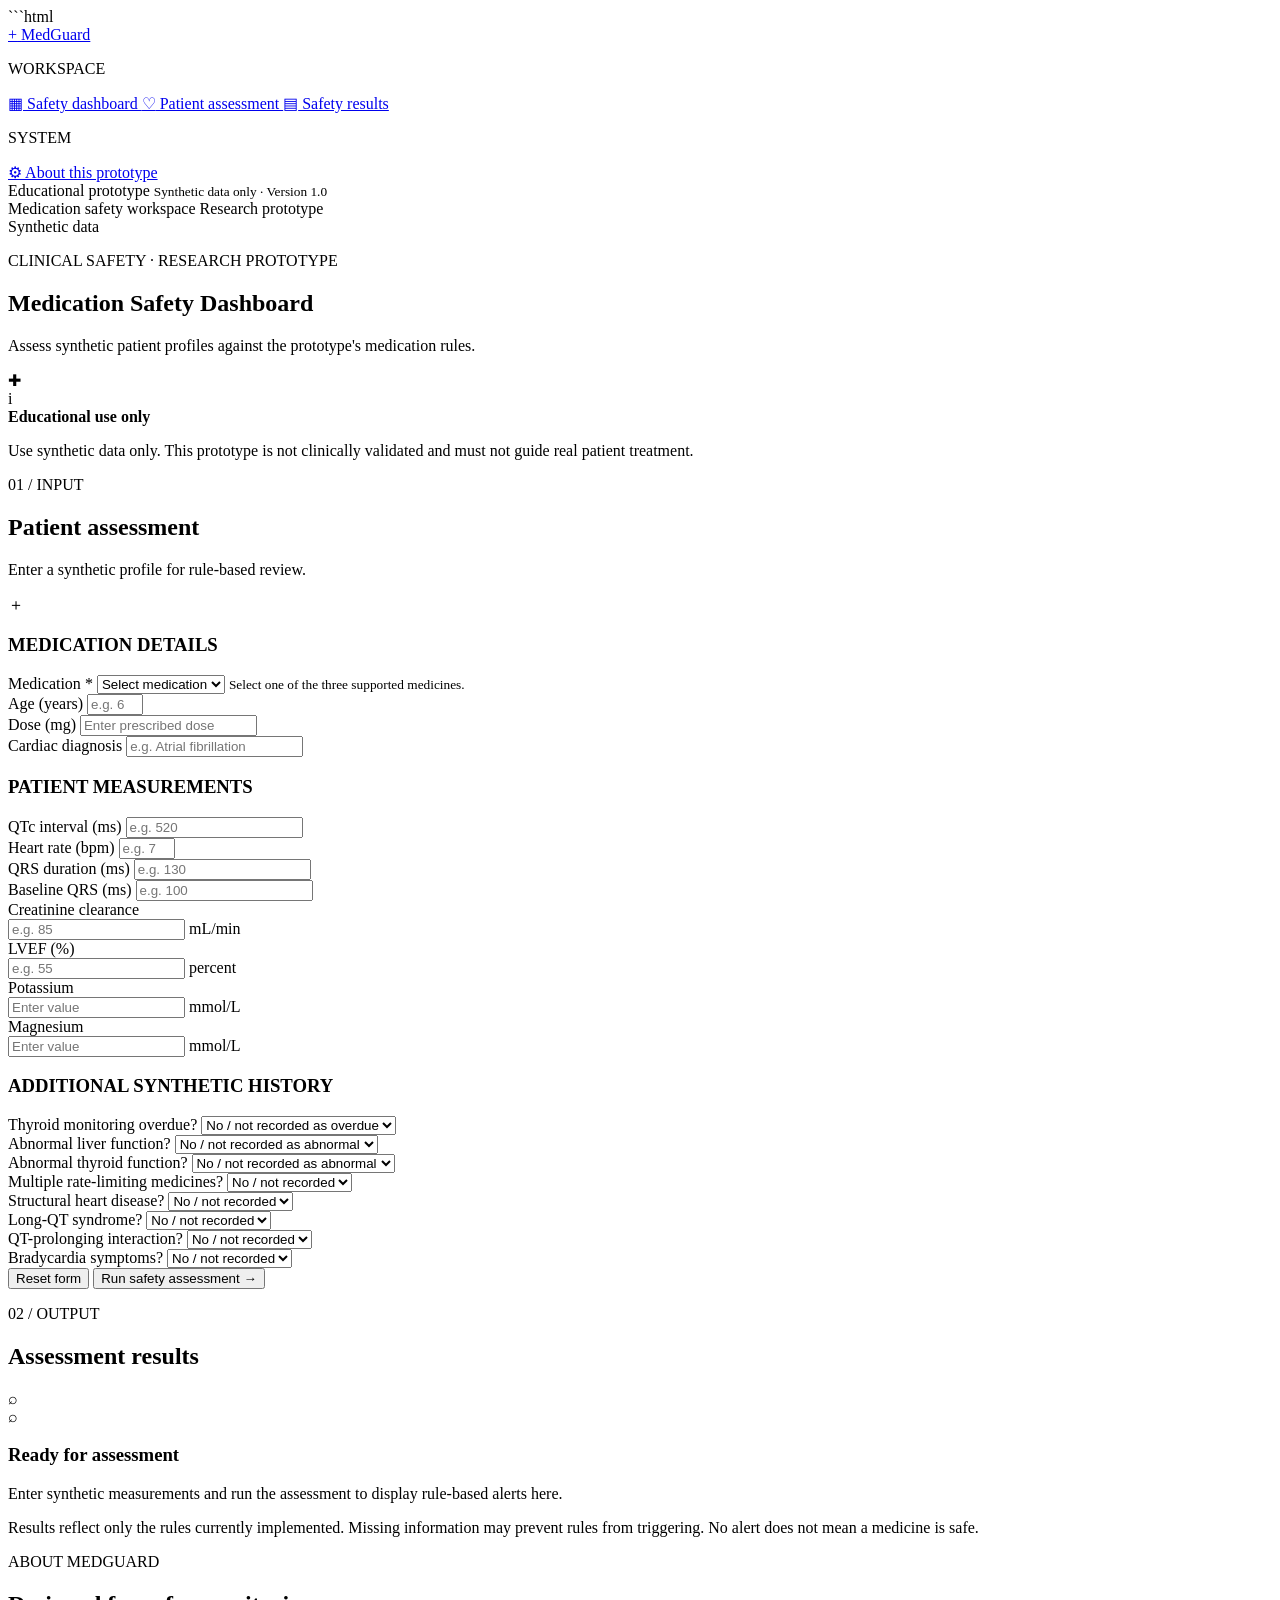
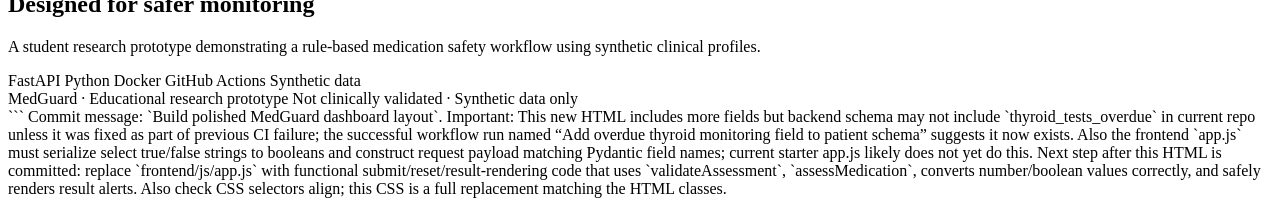
==== frontend/index.html @ 6829efca "Update index.html" ====
```html
<!DOCTYPE html>
<html lang="en">
<head>
    <meta charset="UTF-8">
    <meta name="viewport" content="width=device-width, initial-scale=1.0">
    <meta name="description" content="MedGuard educational antiarrhythmic medication safety prototype using synthetic patient profiles.">
    <title>MedGuard | Medication Safety</title>
    <link rel="stylesheet" href="/css/style.css">
</head>
<body>
    <div class="app-shell">
        <aside class="sidebar">
            <a class="brand" href="#dashboard">
                <span class="brand-icon" aria-hidden="true">+</span>
                <span>MedGuard</span>
            </a>

            <p class="sidebar-label">WORKSPACE</p>

            <nav class="sidebar-nav" aria-label="Main navigation">
                <a class="nav-link active" href="#dashboard">
                    <span class="nav-icon">▦</span> Safety dashboard
                </a>
                <a class="nav-link" href="#assessment">
                    <span class="nav-icon">♡</span> Patient assessment
                </a>
                <a class="nav-link" href="#results">
                    <span class="nav-icon">▤</span> Safety results
                </a>
            </nav>

            <p class="sidebar-label system-label">SYSTEM</p>

            <a class="nav-link" href="#about">
                <span class="nav-icon">⚙</span> About this prototype
            </a>

            <div class="sidebar-footer">
                <span class="status-dot"></span>
                <span>Educational prototype</span>
                <small>Synthetic data only · Version 1.0</small>
            </div>
        </aside>

        <div class="main-area">
            <header class="topbar">
                <div>
                    <span class="topbar-title">Medication safety workspace</span>
                    <span class="topbar-subtitle">Research prototype</span>
                </div>
                <span class="environment-tag">
                    <span class="status-dot"></span>
                    Synthetic data
                </span>
            </header>

            <main class="dashboard" id="dashboard">
                <section class="page-heading">
                    <div>
                        <p class="eyebrow">CLINICAL SAFETY · RESEARCH PROTOTYPE</p>
                        <h1>Medication Safety Dashboard</h1>
                        <p class="page-description">
                            Assess synthetic patient profiles against the prototype's medication rules.
                        </p>
                    </div>
                    <div class="heading-mark" aria-hidden="true">✚</div>
                </section>

                <section class="notice-banner" aria-label="Educational disclaimer">
                    <span class="notice-icon" aria-hidden="true">i</span>
                    <div>
                        <strong>Educational use only</strong>
                        <p>
                            Use synthetic data only. This prototype is not clinically validated
                            and must not guide real patient treatment.
                        </p>
                    </div>
                </section>

                <div class="dashboard-grid">
                    <section class="card" id="assessment">
                        <div class="card-heading">
                            <div>
                                <p class="section-kicker">01 / INPUT</p>
                                <h2>Patient assessment</h2>
                                <p class="muted">Enter a synthetic profile for rule-based review.</p>
                            </div>
                            <span class="card-icon" aria-hidden="true">＋</span>
                        </div>

                        <form id="assessment-form">
                            <div class="form-section">
                                <h3>MEDICATION DETAILS</h3>
                                <div class="field">
                                    <label for="medicine">Medication <span class="required">*</span></label>
                                    <select id="medicine" name="medicine" required>
                                        <option value="">Select medication</option>
                                        <option value="sotalol">Sotalol</option>
                                        <option value="flecainide">Flecainide</option>
                                        <option value="amiodarone">Amiodarone</option>
                                    </select>
                                    <small>Select one of the three supported medicines.</small>
                                </div>
                                <div class="form-row">
                                    <div class="field">
                                        <label for="age">Age (years)</label>
                                        <input id="age" name="age" type="number" min="0" max="120" placeholder="e.g. 65">
                                    </div>
                                    <div class="field">
                                        <label for="dose">Dose (mg)</label>
                                        <input id="dose" name="dose_mg" type="number" min="0" step="any" placeholder="Enter prescribed dose">
                                    </div>
                                </div>
                                <div class="field">
                                    <label for="diagnosis">Cardiac diagnosis</label>
                                    <input id="diagnosis" name="cardiac_diagnosis" type="text" maxlength="200" placeholder="e.g. Atrial fibrillation">
                                </div>
                            </div>

                            <div class="form-section">
                                <h3>PATIENT MEASUREMENTS</h3>
                                <div class="form-row">
                                    <div class="field">
                                        <label for="qtc">QTc interval (ms)</label>
                                        <input id="qtc" name="qtc_ms" type="number" min="0" max="1000" step="any" placeholder="e.g. 520">
                                    </div>
                                    <div class="field">
                                        <label for="heart-rate">Heart rate (bpm)</label>
                                        <input id="heart-rate" name="heart_rate" type="number" min="0" max="300" placeholder="e.g. 72">
                                    </div>
                                </div>
                                <div class="form-row">
                                    <div class="field">
                                        <label for="qrs">QRS duration (ms)</label>
                                        <input id="qrs" name="qrs_ms" type="number" min="0" max="500" step="any" placeholder="e.g. 130">
                                    </div>
                                    <div class="field">
                                        <label for="baseline-qrs">Baseline QRS (ms)</label>
                                        <input id="baseline-qrs" name="baseline_qrs_ms" type="number" min="0" max="500" step="any" placeholder="e.g. 100">
                                    </div>
                                </div>
                                <div class="form-row">
                                    <div class="field">
                                        <label for="crcl">Creatinine clearance</label>
                                        <div class="input-with-unit">
                                            <input id="crcl" name="crcl" type="number" min="0" max="300" step="any" placeholder="e.g. 85">
                                            <span>mL/min</span>
                                        </div>
                                    </div>
                                    <div class="field">
                                        <label for="lvef">LVEF (%)</label>
                                        <div class="input-with-unit">
                                            <input id="lvef" name="lvef_percent" type="number" min="0" max="100" step="any" placeholder="e.g. 55">
                                            <span>percent</span>
                                        </div>
                                    </div>
                                </div>
                                <div class="form-row">
                                    <div class="field">
                                        <label for="potassium">Potassium</label>
                                        <div class="input-with-unit">
                                            <input id="potassium" name="potassium" type="number" min="0" max="15" step="any" placeholder="Enter value">
                                            <span>mmol/L</span>
                                        </div>
                                    </div>
                                    <div class="field">
                                        <label for="magnesium">Magnesium</label>
                                        <div class="input-with-unit">
                                            <input id="magnesium" name="magnesium" type="number" min="0" max="10" step="any" placeholder="Enter value">
                                            <span>mmol/L</span>
                                        </div>
                                    </div>
                                </div>
                            </div>

                            <div class="form-section">
                                <h3>ADDITIONAL SYNTHETIC HISTORY</h3>
                                <div class="form-row">
                                    <div class="field">
                                        <label for="thyroid-overdue">Thyroid monitoring overdue?</label>
                                        <select id="thyroid-overdue" name="thyroid_tests_overdue">
                                            <option value="false">No / not recorded as overdue</option>
                                            <option value="true">Yes — overdue</option>
                                        </select>
                                    </div>
                                    <div class="field">
                                        <label for="liver-abnormal">Abnormal liver function?</label>
                                        <select id="liver-abnormal" name="liver_function_abnormal">
                                            <option value="false">No / not recorded as abnormal</option>
                                            <option value="true">Yes — abnormal</option>
                                        </select>
                                    </div>
                                </div>

                                <div class="form-row">
                                    <div class="field">
                                        <label for="thyroid-abnormal">Abnormal thyroid function?</label>
                                        <select id="thyroid-abnormal" name="thyroid_function_abnormal">
                                            <option value="false">No / not recorded as abnormal</option>
                                            <option value="true">Yes — abnormal</option>
                                        </select>
                                    </div>
                                    <div class="field">
                                        <label for="rate-limiting">Multiple rate-limiting medicines?</label>
                                        <select id="rate-limiting" name="multiple_rate_limiting_medicines">
                                            <option value="false">No / not recorded</option>
                                            <option value="true">Yes</option>
                                        </select>
                                    </div>
                                </div>

                                <div class="form-row">
                                    <div class="field">
                                        <label for="structural-disease">Structural heart disease?</label>
                                        <select id="structural-disease" name="structural_heart_disease">
                                            <option value="false">No / not recorded</option>
                                            <option value="true">Yes</option>
                                        </select>
                                    </div>
                                    <div class="field">
                                        <label for="long-qt">Long-QT syndrome?</label>
                                        <select id="long-qt" name="long_qt_syndrome">
                                            <option value="false">No / not recorded</option>
                                            <option value="true">Yes</option>
                                        </select>
                                    </div>
                                </div>

                                <div class="form-row">
                                    <div class="field">
                                        <label for="qt-interaction">QT-prolonging interaction?</label>
                                        <select id="qt-interaction" name="qt_prolonging_interaction">
                                            <option value="false">No / not recorded</option>
                                            <option value="true">Yes</option>
                                        </select>
                                    </div>
                                    <div class="field">
                                        <label for="bradycardia">Bradycardia symptoms?</label>
                                        <select id="bradycardia" name="bradycardia_symptoms">
                                            <option value="false">No / not recorded</option>
                                            <option value="true">Yes</option>
                                        </select>
                                    </div>
                                </div>
                            </div>

                            <div class="form-actions">
                                <button class="button button-secondary" type="reset">Reset form</button>
                                <button class="button button-primary" type="submit">Run safety assessment →</button>
                            </div>
                        </form>
                    </section>

                    <aside class="results-column">
                        <section class="card results-card" id="results">
                            <div class="card-heading">
                                <div>
                                    <p class="section-kicker">02 / OUTPUT</p>
                                    <h2>Assessment results</h2>
                                </div>
                                <span class="results-symbol" aria-hidden="true">⌕</span>
                            </div>

                            <div id="assessment-result" class="result-content" role="status" aria-live="polite">
                                <div class="empty-state">
                                    <div class="empty-icon" aria-hidden="true">⌕</div>
                                    <h3>Ready for assessment</h3>
                                    <p>Enter synthetic measurements and run the assessment to display rule-based alerts here.</p>
                                </div>
                            </div>

                            <p class="results-footnote">
                                Results reflect only the rules currently implemented.
                                Missing information may prevent rules from triggering.
                                No alert does not mean a medicine is safe.
                            </p>
                        </section>

                        <section class="card about-card" id="about">
                            <p class="section-kicker">ABOUT MEDGUARD</p>
                            <h2>Designed for safer monitoring</h2>
                            <p>
                                A student research prototype demonstrating a rule-based
                                medication safety workflow using synthetic clinical profiles.
                            </p>
                            <div class="technology-tags">
                                <span>FastAPI</span>
                                <span>Python</span>
                                <span>Docker</span>
                                <span>GitHub Actions</span>
                                <span>Synthetic data</span>
                            </div>
                        </section>
                    </aside>
                </div>

                <footer class="page-footer">
                    <span>MedGuard · Educational research prototype</span>
                    <span>Not clinically validated · Synthetic data only</span>
                </footer>
            </main>
        </div>
    </div>

    <script src="/js/validation.js"></script>
    <script src="/js/api.js"></script>
    <script src="/js/app.js"></script>
</body>
</html>
```

Commit message: `Build polished MedGuard dashboard layout`.

Important: This new HTML includes more fields but backend schema may not include `thyroid_tests_overdue` in current repo unless it was fixed as part of previous CI failure; the successful workflow run named “Add overdue thyroid monitoring field to patient schema” suggests it now exists. Also the frontend `app.js` must serialize select true/false strings to booleans and construct request payload matching Pydantic field names; current starter app.js likely does not yet do this. Next step after this HTML is committed: replace `frontend/js/app.js` with functional submit/reset/result-rendering code that uses `validateAssessment`, `assessMedication`, converts number/boolean values correctly, and safely renders result alerts. Also check CSS selectors align; this CSS is a full replacement matching the HTML classes.
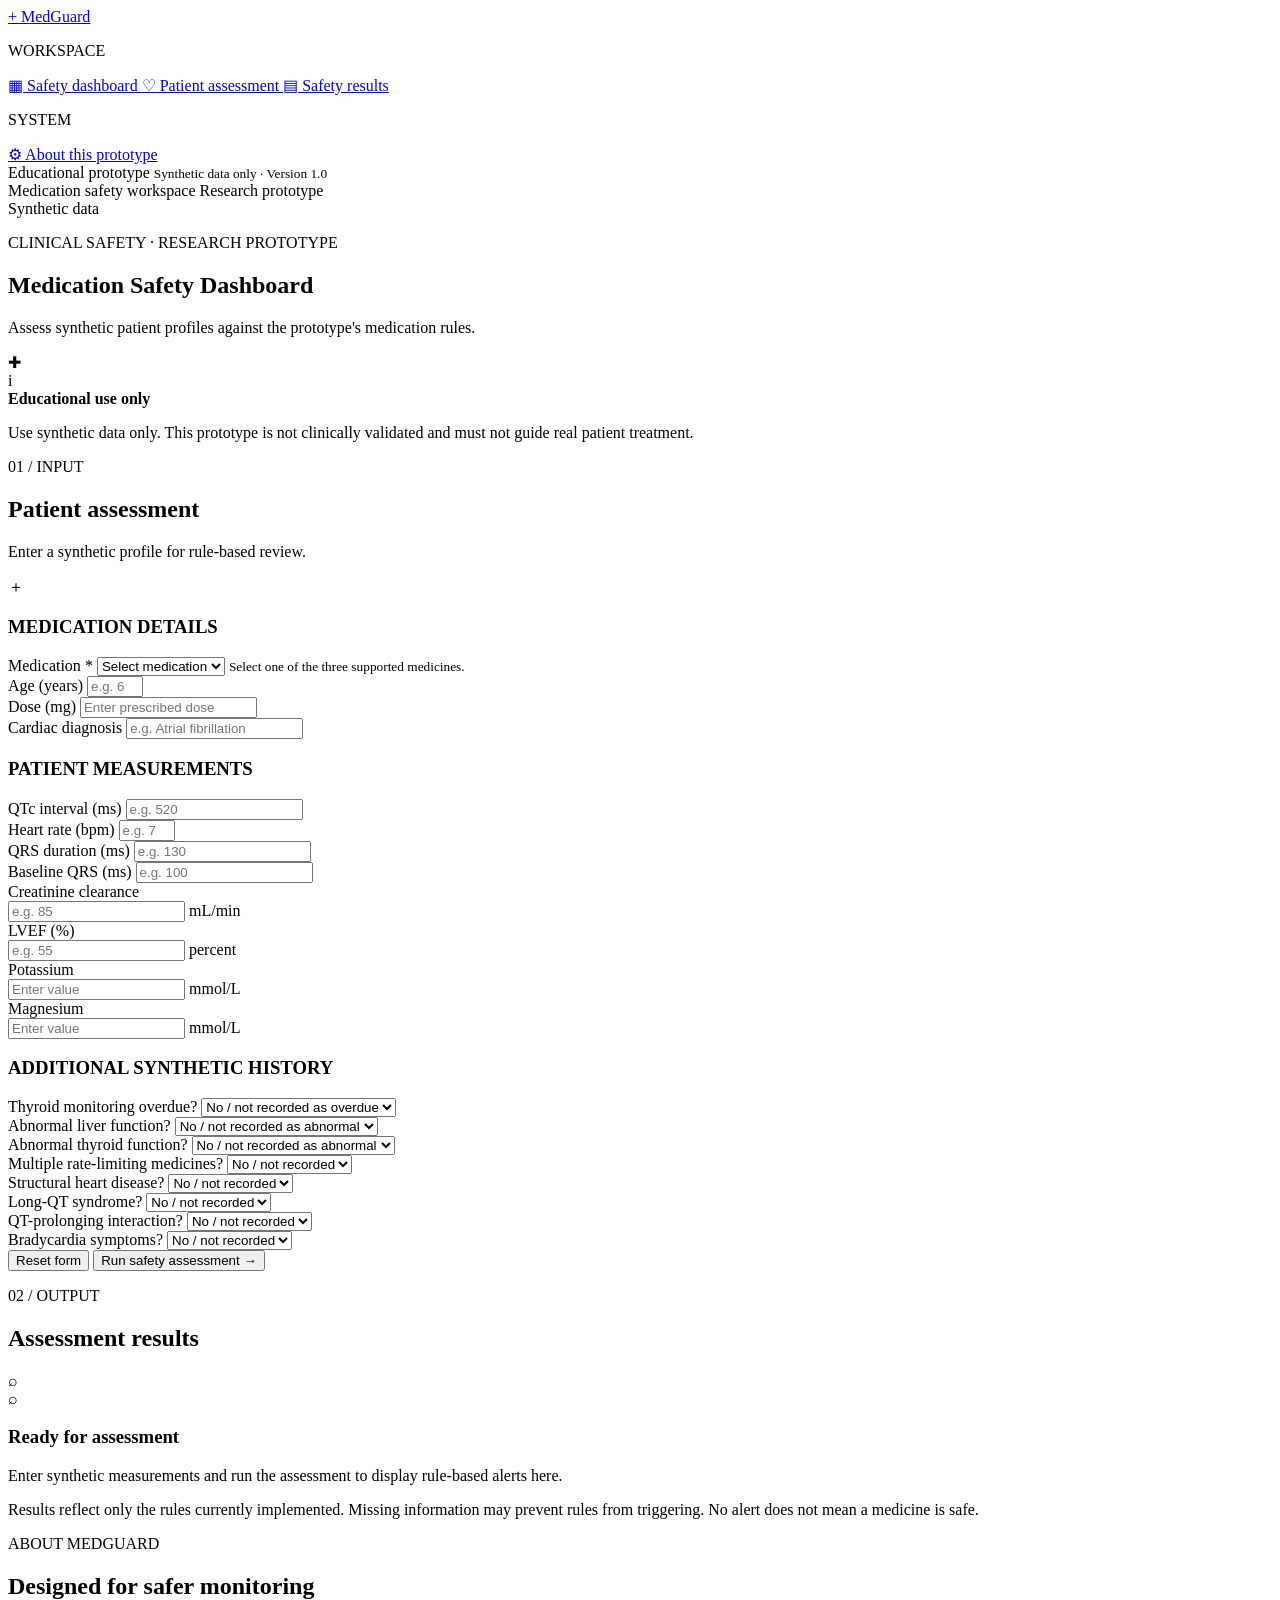
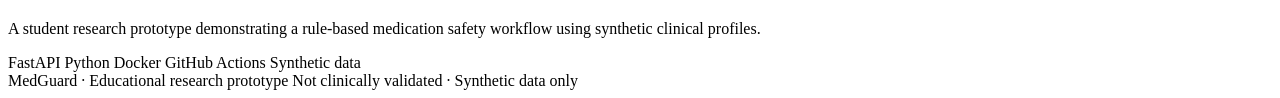
==== commit cf9d8062: "Clean and finalise MedGuard dashboard HTML Updated MedGuard dashboard layout with additional fields " ====
--- a/frontend/index.html
+++ b/frontend/index.html
@@ -1,15 +1,23 @@
-```html
+
 <!DOCTYPE html>
 <html lang="en">
 <head>
     <meta charset="UTF-8">
     <meta name="viewport" content="width=device-width, initial-scale=1.0">
-    <meta name="description" content="MedGuard educational antiarrhythmic medication safety prototype using synthetic patient profiles.">
+
+    <meta
+        name="description"
+        content="MedGuard educational antiarrhythmic medication safety prototype using synthetic patient profiles."
+    >
+
     <title>MedGuard | Medication Safety</title>
+
     <link rel="stylesheet" href="/css/style.css">
 </head>
+
 <body>
     <div class="app-shell">
+
         <aside class="sidebar">
             <a class="brand" href="#dashboard">
                 <span class="brand-icon" aria-hidden="true">+</span>
@@ -20,20 +28,26 @@
 
             <nav class="sidebar-nav" aria-label="Main navigation">
                 <a class="nav-link active" href="#dashboard">
-                    <span class="nav-icon">▦</span> Safety dashboard
+                    <span class="nav-icon">▦</span>
+                    Safety dashboard
                 </a>
+
                 <a class="nav-link" href="#assessment">
-                    <span class="nav-icon">♡</span> Patient assessment
+                    <span class="nav-icon">♡</span>
+                    Patient assessment
                 </a>
+
                 <a class="nav-link" href="#results">
-                    <span class="nav-icon">▤</span> Safety results
+                    <span class="nav-icon">▤</span>
+                    Safety results
                 </a>
             </nav>
 
             <p class="sidebar-label system-label">SYSTEM</p>
 
             <a class="nav-link" href="#about">
-                <span class="nav-icon">⚙</span> About this prototype
+                <span class="nav-icon">⚙</span>
+                About this prototype
             </a>
 
             <div class="sidebar-footer">
@@ -44,11 +58,17 @@
         </aside>
 
         <div class="main-area">
+
             <header class="topbar">
                 <div>
-                    <span class="topbar-title">Medication safety workspace</span>
-                    <span class="topbar-subtitle">Research prototype</span>
+                    <span class="topbar-title">
+                        Medication safety workspace
+                    </span>
+                    <span class="topbar-subtitle">
+                        Research prototype
+                    </span>
                 </div>
+
                 <span class="environment-tag">
                     <span class="status-dot"></span>
                     Synthetic data
@@ -56,118 +76,257 @@
             </header>
 
             <main class="dashboard" id="dashboard">
+
                 <section class="page-heading">
                     <div>
-                        <p class="eyebrow">CLINICAL SAFETY · RESEARCH PROTOTYPE</p>
+                        <p class="eyebrow">
+                            CLINICAL SAFETY · RESEARCH PROTOTYPE
+                        </p>
+
                         <h1>Medication Safety Dashboard</h1>
+
                         <p class="page-description">
-                            Assess synthetic patient profiles against the prototype's medication rules.
+                            Assess synthetic patient profiles against
+                            the prototype's medication rules.
                         </p>
                     </div>
+
                     <div class="heading-mark" aria-hidden="true">✚</div>
                 </section>
 
-                <section class="notice-banner" aria-label="Educational disclaimer">
+                <section
+                    class="notice-banner"
+                    aria-label="Educational disclaimer"
+                >
                     <span class="notice-icon" aria-hidden="true">i</span>
+
                     <div>
                         <strong>Educational use only</strong>
                         <p>
-                            Use synthetic data only. This prototype is not clinically validated
-                            and must not guide real patient treatment.
+                            Use synthetic data only. This prototype is not
+                            clinically validated and must not guide real
+                            patient treatment.
                         </p>
                     </div>
                 </section>
 
                 <div class="dashboard-grid">
+
                     <section class="card" id="assessment">
+
                         <div class="card-heading">
                             <div>
                                 <p class="section-kicker">01 / INPUT</p>
                                 <h2>Patient assessment</h2>
-                                <p class="muted">Enter a synthetic profile for rule-based review.</p>
-                            </div>
+                                <p class="muted">
+                                    Enter a synthetic profile for rule-based review.
+                                </p>
+                            </div>
+
                             <span class="card-icon" aria-hidden="true">＋</span>
                         </div>
 
                         <form id="assessment-form">
+
                             <div class="form-section">
                                 <h3>MEDICATION DETAILS</h3>
+
                                 <div class="field">
-                                    <label for="medicine">Medication <span class="required">*</span></label>
-                                    <select id="medicine" name="medicine" required>
+                                    <label for="medicine">
+                                        Medication <span class="required">*</span>
+                                    </label>
+
+                                    <select
+                                        id="medicine"
+                                        name="medicine"
+                                        required
+                                    >
                                         <option value="">Select medication</option>
                                         <option value="sotalol">Sotalol</option>
                                         <option value="flecainide">Flecainide</option>
                                         <option value="amiodarone">Amiodarone</option>
                                     </select>
-                                    <small>Select one of the three supported medicines.</small>
-                                </div>
+
+                                    <small>
+                                        Select one of the three supported medicines.
+                                    </small>
+                                </div>
+
                                 <div class="form-row">
                                     <div class="field">
                                         <label for="age">Age (years)</label>
-                                        <input id="age" name="age" type="number" min="0" max="120" placeholder="e.g. 65">
-                                    </div>
+                                        <input
+                                            id="age"
+                                            name="age"
+                                            type="number"
+                                            min="0"
+                                            max="120"
+                                            step="1"
+                                            placeholder="e.g. 65"
+                                        >
+                                    </div>
+
                                     <div class="field">
                                         <label for="dose">Dose (mg)</label>
-                                        <input id="dose" name="dose_mg" type="number" min="0" step="any" placeholder="Enter prescribed dose">
-                                    </div>
-                                </div>
+                                        <input
+                                            id="dose"
+                                            name="dose_mg"
+                                            type="number"
+                                            min="0"
+                                            step="any"
+                                            placeholder="Enter prescribed dose"
+                                        >
+                                    </div>
+                                </div>
+
                                 <div class="field">
-                                    <label for="diagnosis">Cardiac diagnosis</label>
-                                    <input id="diagnosis" name="cardiac_diagnosis" type="text" maxlength="200" placeholder="e.g. Atrial fibrillation">
+                                    <label for="diagnosis">
+                                        Cardiac diagnosis
+                                    </label>
+                                    <input
+                                        id="diagnosis"
+                                        name="cardiac_diagnosis"
+                                        type="text"
+                                        maxlength="200"
+                                        placeholder="e.g. Atrial fibrillation"
+                                    >
                                 </div>
                             </div>
 
                             <div class="form-section">
                                 <h3>PATIENT MEASUREMENTS</h3>
+
                                 <div class="form-row">
                                     <div class="field">
                                         <label for="qtc">QTc interval (ms)</label>
-                                        <input id="qtc" name="qtc_ms" type="number" min="0" max="1000" step="any" placeholder="e.g. 520">
-                                    </div>
-                                    <div class="field">
-                                        <label for="heart-rate">Heart rate (bpm)</label>
-                                        <input id="heart-rate" name="heart_rate" type="number" min="0" max="300" placeholder="e.g. 72">
-                                    </div>
-                                </div>
-                                <div class="form-row">
-                                    <div class="field">
-                                        <label for="qrs">QRS duration (ms)</label>
-                                        <input id="qrs" name="qrs_ms" type="number" min="0" max="500" step="any" placeholder="e.g. 130">
-                                    </div>
-                                    <div class="field">
-                                        <label for="baseline-qrs">Baseline QRS (ms)</label>
-                                        <input id="baseline-qrs" name="baseline_qrs_ms" type="number" min="0" max="500" step="any" placeholder="e.g. 100">
-                                    </div>
-                                </div>
-                                <div class="form-row">
-                                    <div class="field">
-                                        <label for="crcl">Creatinine clearance</label>
+                                        <input
+                                            id="qtc"
+                                            name="qtc_ms"
+                                            type="number"
+                                            min="0"
+                                            max="1000"
+                                            step="any"
+                                            placeholder="e.g. 520"
+                                        >
+                                    </div>
+
+                                    <div class="field">
+                                        <label for="heart-rate">
+                                            Heart rate (bpm)
+                                        </label>
+                                        <input
+                                            id="heart-rate"
+                                            name="heart_rate"
+                                            type="number"
+                                            min="0"
+                                            max="300"
+                                            step="1"
+                                            placeholder="e.g. 72"
+                                        >
+                                    </div>
+                                </div>
+
+                                <div class="form-row">
+                                    <div class="field">
+                                        <label for="qrs">
+                                            QRS duration (ms)
+                                        </label>
+                                        <input
+                                            id="qrs"
+                                            name="qrs_ms"
+                                            type="number"
+                                            min="0"
+                                            max="500"
+                                            step="any"
+                                            placeholder="e.g. 130"
+                                        >
+                                    </div>
+
+                                    <div class="field">
+                                        <label for="baseline-qrs">
+                                            Baseline QRS (ms)
+                                        </label>
+                                        <input
+                                            id="baseline-qrs"
+                                            name="baseline_qrs_ms"
+                                            type="number"
+                                            min="0"
+                                            max="500"
+                                            step="any"
+                                            placeholder="e.g. 100"
+                                        >
+                                    </div>
+                                </div>
+
+                                <div class="form-row">
+                                    <div class="field">
+                                        <label for="crcl">
+                                            Creatinine clearance
+                                        </label>
+
                                         <div class="input-with-unit">
-                                            <input id="crcl" name="crcl" type="number" min="0" max="300" step="any" placeholder="e.g. 85">
+                                            <input
+                                                id="crcl"
+                                                name="crcl"
+                                                type="number"
+                                                min="0"
+                                                max="300"
+                                                step="any"
+                                                placeholder="e.g. 85"
+                                            >
                                             <span>mL/min</span>
                                         </div>
                                     </div>
+
                                     <div class="field">
                                         <label for="lvef">LVEF (%)</label>
+
                                         <div class="input-with-unit">
-                                            <input id="lvef" name="lvef_percent" type="number" min="0" max="100" step="any" placeholder="e.g. 55">
+                                            <input
+                                                id="lvef"
+                                                name="lvef_percent"
+                                                type="number"
+                                                min="0"
+                                                max="100"
+                                                step="any"
+                                                placeholder="e.g. 55"
+                                            >
                                             <span>percent</span>
                                         </div>
                                     </div>
                                 </div>
+
                                 <div class="form-row">
                                     <div class="field">
                                         <label for="potassium">Potassium</label>
+
                                         <div class="input-with-unit">
-                                            <input id="potassium" name="potassium" type="number" min="0" max="15" step="any" placeholder="Enter value">
+                                            <input
+                                                id="potassium"
+                                                name="potassium"
+                                                type="number"
+                                                min="0"
+                                                max="15"
+                                                step="any"
+                                                placeholder="Enter value"
+                                            >
                                             <span>mmol/L</span>
                                         </div>
                                     </div>
+
                                     <div class="field">
                                         <label for="magnesium">Magnesium</label>
+
                                         <div class="input-with-unit">
-                                            <input id="magnesium" name="magnesium" type="number" min="0" max="10" step="any" placeholder="Enter value">
+                                            <input
+                                                id="magnesium"
+                                                name="magnesium"
+                                                type="number"
+                                                min="0"
+                                                max="10"
+                                                step="any"
+                                                placeholder="Enter value"
+                                            >
                                             <span>mmol/L</span>
                                         </div>
                                     </div>
@@ -176,35 +335,76 @@
 
                             <div class="form-section">
                                 <h3>ADDITIONAL SYNTHETIC HISTORY</h3>
-                                <div class="form-row">
-                                    <div class="field">
-                                        <label for="thyroid-overdue">Thyroid monitoring overdue?</label>
-                                        <select id="thyroid-overdue" name="thyroid_tests_overdue">
-                                            <option value="false">No / not recorded as overdue</option>
-                                            <option value="true">Yes — overdue</option>
-                                        </select>
-                                    </div>
-                                    <div class="field">
-                                        <label for="liver-abnormal">Abnormal liver function?</label>
-                                        <select id="liver-abnormal" name="liver_function_abnormal">
-                                            <option value="false">No / not recorded as abnormal</option>
-                                            <option value="true">Yes — abnormal</option>
-                                        </select>
-                                    </div>
-                                </div>
-
-                                <div class="form-row">
-                                    <div class="field">
-                                        <label for="thyroid-abnormal">Abnormal thyroid function?</label>
-                                        <select id="thyroid-abnormal" name="thyroid_function_abnormal">
-                                            <option value="false">No / not recorded as abnormal</option>
-                                            <option value="true">Yes — abnormal</option>
-                                        </select>
-                                    </div>
-                                    <div class="field">
-                                        <label for="rate-limiting">Multiple rate-limiting medicines?</label>
-                                        <select id="rate-limiting" name="multiple_rate_limiting_medicines">
-                                            <option value="false">No / not recorded</option>
+
+                                <div class="form-row">
+                                    <div class="field">
+                                        <label for="thyroid-overdue">
+                                            Thyroid monitoring overdue?
+                                        </label>
+
+                                        <select
+                                            id="thyroid-overdue"
+                                            name="thyroid_tests_overdue"
+                                        >
+                                            <option value="false">
+                                                No / not recorded as overdue
+                                            </option>
+                                            <option value="true">
+                                                Yes — overdue
+                                            </option>
+                                        </select>
+                                    </div>
+
+                                    <div class="field">
+                                        <label for="liver-abnormal">
+                                            Abnormal liver function?
+                                        </label>
+
+                                        <select
+                                            id="liver-abnormal"
+                                            name="liver_function_abnormal"
+                                        >
+                                            <option value="false">
+                                                No / not recorded as abnormal
+                                            </option>
+                                            <option value="true">
+                                                Yes — abnormal
+                                            </option>
+                                        </select>
+                                    </div>
+                                </div>
+
+                                <div class="form-row">
+                                    <div class="field">
+                                        <label for="thyroid-abnormal">
+                                            Abnormal thyroid function?
+                                        </label>
+
+                                        <select
+                                            id="thyroid-abnormal"
+                                            name="thyroid_function_abnormal"
+                                        >
+                                            <option value="false">
+                                                No / not recorded as abnormal
+                                            </option>
+                                            <option value="true">
+                                                Yes — abnormal
+                                            </option>
+                                        </select>
+                                    </div>
+
+                                    <div class="field">
+                                        <label for="rate-limiting">
+                                            Multiple rate-limiting medicines?
+                                        </label>
+
+                                        <select
+                                            id="rate-limiting"
+                                            name="multiple_rate_limiting_medicines"
+                                        >
+                                            <option value="false">
+                                                No / not recorded
+                                            </option>
                                             <option value="true">Yes</option>
                                         </select>
                                     </div>
@@ -212,16 +412,33 @@
 
                                 <div class="form-row">
                                     <div class="field">
-                                        <label for="structural-disease">Structural heart disease?</label>
-                                        <select id="structural-disease" name="structural_heart_disease">
-                                            <option value="false">No / not recorded</option>
+                                        <label for="structural-disease">
+                                            Structural heart disease?
+                                        </label>
+
+                                        <select
+                                            id="structural-disease"
+                                            name="structural_heart_disease"
+                                        >
+                                            <option value="false">
+                                                No / not recorded
+                                            </option>
                                             <option value="true">Yes</option>
                                         </select>
                                     </div>
-                                    <div class="field">
-                                        <label for="long-qt">Long-QT syndrome?</label>
-                                        <select id="long-qt" name="long_qt_syndrome">
-                                            <option value="false">No / not recorded</option>
+
+                                    <div class="field">
+                                        <label for="long-qt">
+                                            Long-QT syndrome?
+                                        </label>
+
+                                        <select
+                                            id="long-qt"
+                                            name="long_qt_syndrome"
+                                        >
+                                            <option value="false">
+                                                No / not recorded
+                                            </option>
                                             <option value="true">Yes</option>
                                         </select>
                                     </div>
@@ -229,16 +446,33 @@
 
                                 <div class="form-row">
                                     <div class="field">
-                                        <label for="qt-interaction">QT-prolonging interaction?</label>
-                                        <select id="qt-interaction" name="qt_prolonging_interaction">
-                                            <option value="false">No / not recorded</option>
+                                        <label for="qt-interaction">
+                                            QT-prolonging interaction?
+                                        </label>
+
+                                        <select
+                                            id="qt-interaction"
+                                            name="qt_prolonging_interaction"
+                                        >
+                                            <option value="false">
+                                                No / not recorded
+                                            </option>
                                             <option value="true">Yes</option>
                                         </select>
                                     </div>
-                                    <div class="field">
-                                        <label for="bradycardia">Bradycardia symptoms?</label>
-                                        <select id="bradycardia" name="bradycardia_symptoms">
-                                            <option value="false">No / not recorded</option>
+
+                                    <div class="field">
+                                        <label for="bradycardia">
+                                            Bradycardia symptoms?
+                                        </label>
+
+                                        <select
+                                            id="bradycardia"
+                                            name="bradycardia_symptoms"
+                                        >
+                                            <option value="false">
+                                                No / not recorded
+                                            </option>
                                             <option value="true">Yes</option>
                                         </select>
                                     </div>
@@ -246,44 +480,85 @@
                             </div>
 
                             <div class="form-actions">
-                                <button class="button button-secondary" type="reset">Reset form</button>
-                                <button class="button button-primary" type="submit">Run safety assessment →</button>
-                            </div>
+                                <button
+                                    class="button button-secondary"
+                                    type="reset"
+                                >
+                                    Reset form
+                                </button>
+
+                                <button
+                                    class="button button-primary"
+                                    type="submit"
+                                >
+                                    Run safety assessment →
+                                </button>
+                            </div>
+
                         </form>
                     </section>
 
                     <aside class="results-column">
+
                         <section class="card results-card" id="results">
+
                             <div class="card-heading">
                                 <div>
                                     <p class="section-kicker">02 / OUTPUT</p>
                                     <h2>Assessment results</h2>
                                 </div>
-                                <span class="results-symbol" aria-hidden="true">⌕</span>
-                            </div>
-
-                            <div id="assessment-result" class="result-content" role="status" aria-live="polite">
+
+                                <span
+                                    class="results-symbol"
+                                    aria-hidden="true"
+                                >
+                                    ⌕
+                                </span>
+                            </div>
+
+                            <div
+                                id="assessment-result"
+                                class="result-content"
+                                role="status"
+                                aria-live="polite"
+                            >
                                 <div class="empty-state">
-                                    <div class="empty-icon" aria-hidden="true">⌕</div>
+                                    <div
+                                        class="empty-icon"
+                                        aria-hidden="true"
+                                    >
+                                        ⌕
+                                    </div>
+
                                     <h3>Ready for assessment</h3>
-                                    <p>Enter synthetic measurements and run the assessment to display rule-based alerts here.</p>
+
+                                    <p>
+                                        Enter synthetic measurements and run
+                                        the assessment to display rule-based
+                                        alerts here.
+                                    </p>
                                 </div>
                             </div>
 
                             <p class="results-footnote">
-                                Results reflect only the rules currently implemented.
-                                Missing information may prevent rules from triggering.
-                                No alert does not mean a medicine is safe.
+                                Results reflect only the rules currently
+                                implemented. Missing information may prevent
+                                rules from triggering. No alert does not mean
+                                a medicine is safe.
                             </p>
                         </section>
 
                         <section class="card about-card" id="about">
                             <p class="section-kicker">ABOUT MEDGUARD</p>
+
                             <h2>Designed for safer monitoring</h2>
+
                             <p>
-                                A student research prototype demonstrating a rule-based
-                                medication safety workflow using synthetic clinical profiles.
+                                A student research prototype demonstrating
+                                a rule-based medication safety workflow
+                                using synthetic clinical profiles.
                             </p>
+
                             <div class="technology-tags">
                                 <span>FastAPI</span>
                                 <span>Python</span>
@@ -292,13 +567,20 @@
                                 <span>Synthetic data</span>
                             </div>
                         </section>
+
                     </aside>
                 </div>
 
                 <footer class="page-footer">
-                    <span>MedGuard · Educational research prototype</span>
-                    <span>Not clinically validated · Synthetic data only</span>
+                    <span>
+                        MedGuard · Educational research prototype
+                    </span>
+
+                    <span>
+                        Not clinically validated · Synthetic data only
+                    </span>
                 </footer>
+
             </main>
         </div>
     </div>
@@ -308,8 +590,3 @@
     <script src="/js/app.js"></script>
 </body>
 </html>
-```
-
-Commit message: `Build polished MedGuard dashboard layout`.
-
-Important: This new HTML includes more fields but backend schema may not include `thyroid_tests_overdue` in current repo unless it was fixed as part of previous CI failure; the successful workflow run named “Add overdue thyroid monitoring field to patient schema” suggests it now exists. Also the frontend `app.js` must serialize select true/false strings to booleans and construct request payload matching Pydantic field names; current starter app.js likely does not yet do this. Next step after this HTML is committed: replace `frontend/js/app.js` with functional submit/reset/result-rendering code that uses `validateAssessment`, `assessMedication`, converts number/boolean values correctly, and safely renders result alerts. Also check CSS selectors align; this CSS is a full replacement matching the HTML classes.
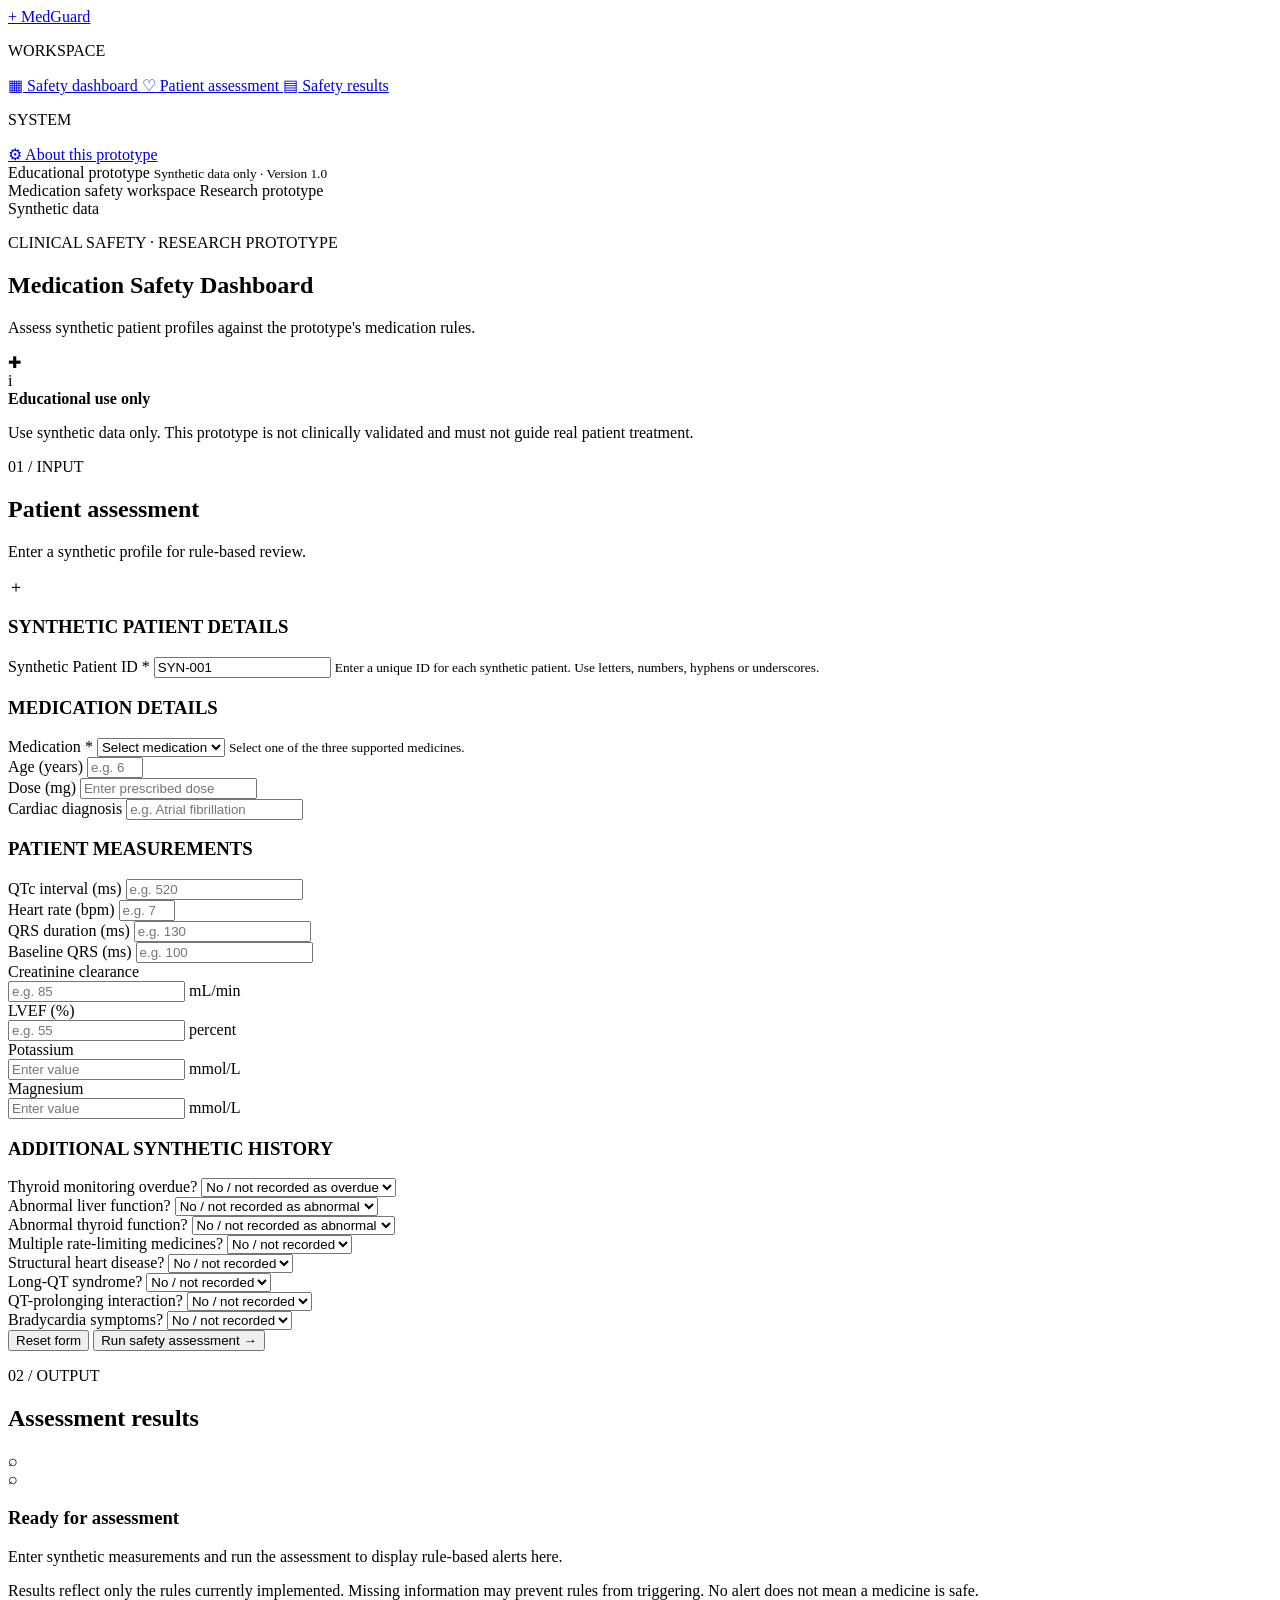
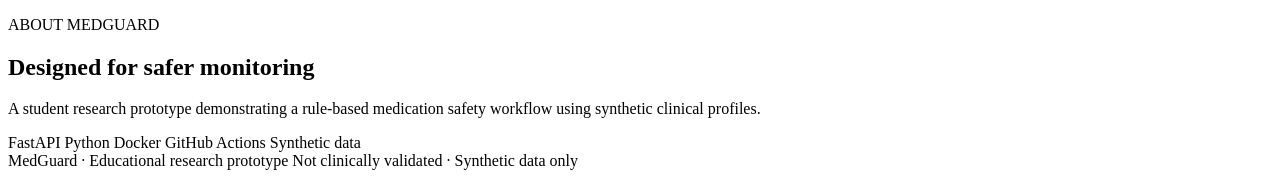
==== commit a5cc7311: "Add synthetic patient ID to assessment form Added synthetic patient details section with input for u" ====
--- a/frontend/index.html
+++ b/frontend/index.html
@@ -127,6 +127,33 @@
                         </div>
 
                         <form id="assessment-form">
+
+                            <div class="form-section">
+                                <h3>SYNTHETIC PATIENT DETAILS</h3>
+
+                                <div class="field">
+                                    <label for="patient-id">
+                                        Synthetic Patient ID
+                                        <span class="required">*</span>
+                                    </label>
+
+                                    <input
+                                        id="patient-id"
+                                        name="patient_id"
+                                        type="text"
+                                        maxlength="50"
+                                        pattern="[A-Za-z0-9_-]+"
+                                        placeholder="e.g. SYN-001"
+                                        value="SYN-001"
+                                        required
+                                    >
+
+                                    <small>
+                                        Enter a unique ID for each synthetic patient.
+                                        Use letters, numbers, hyphens or underscores.
+                                    </small>
+                                </div>
+                            </div>
 
                             <div class="form-section">
                                 <h3>MEDICATION DETAILS</h3>
@@ -173,6 +200,7 @@
                                             name="dose_mg"
                                             type="number"
                                             min="0"
+                                            max="5000"
                                             step="any"
                                             placeholder="Enter prescribed dose"
                                         >
@@ -387,9 +415,7 @@
                                             <option value="false">
                                                 No / not recorded as abnormal
                                             </option>
-                                            <option value="true">
-                                                Yes — abnormal
-                                            </option>
+                                            <option value="true">Yes — abnormal</option>
                                         </select>
                                     </div>
 
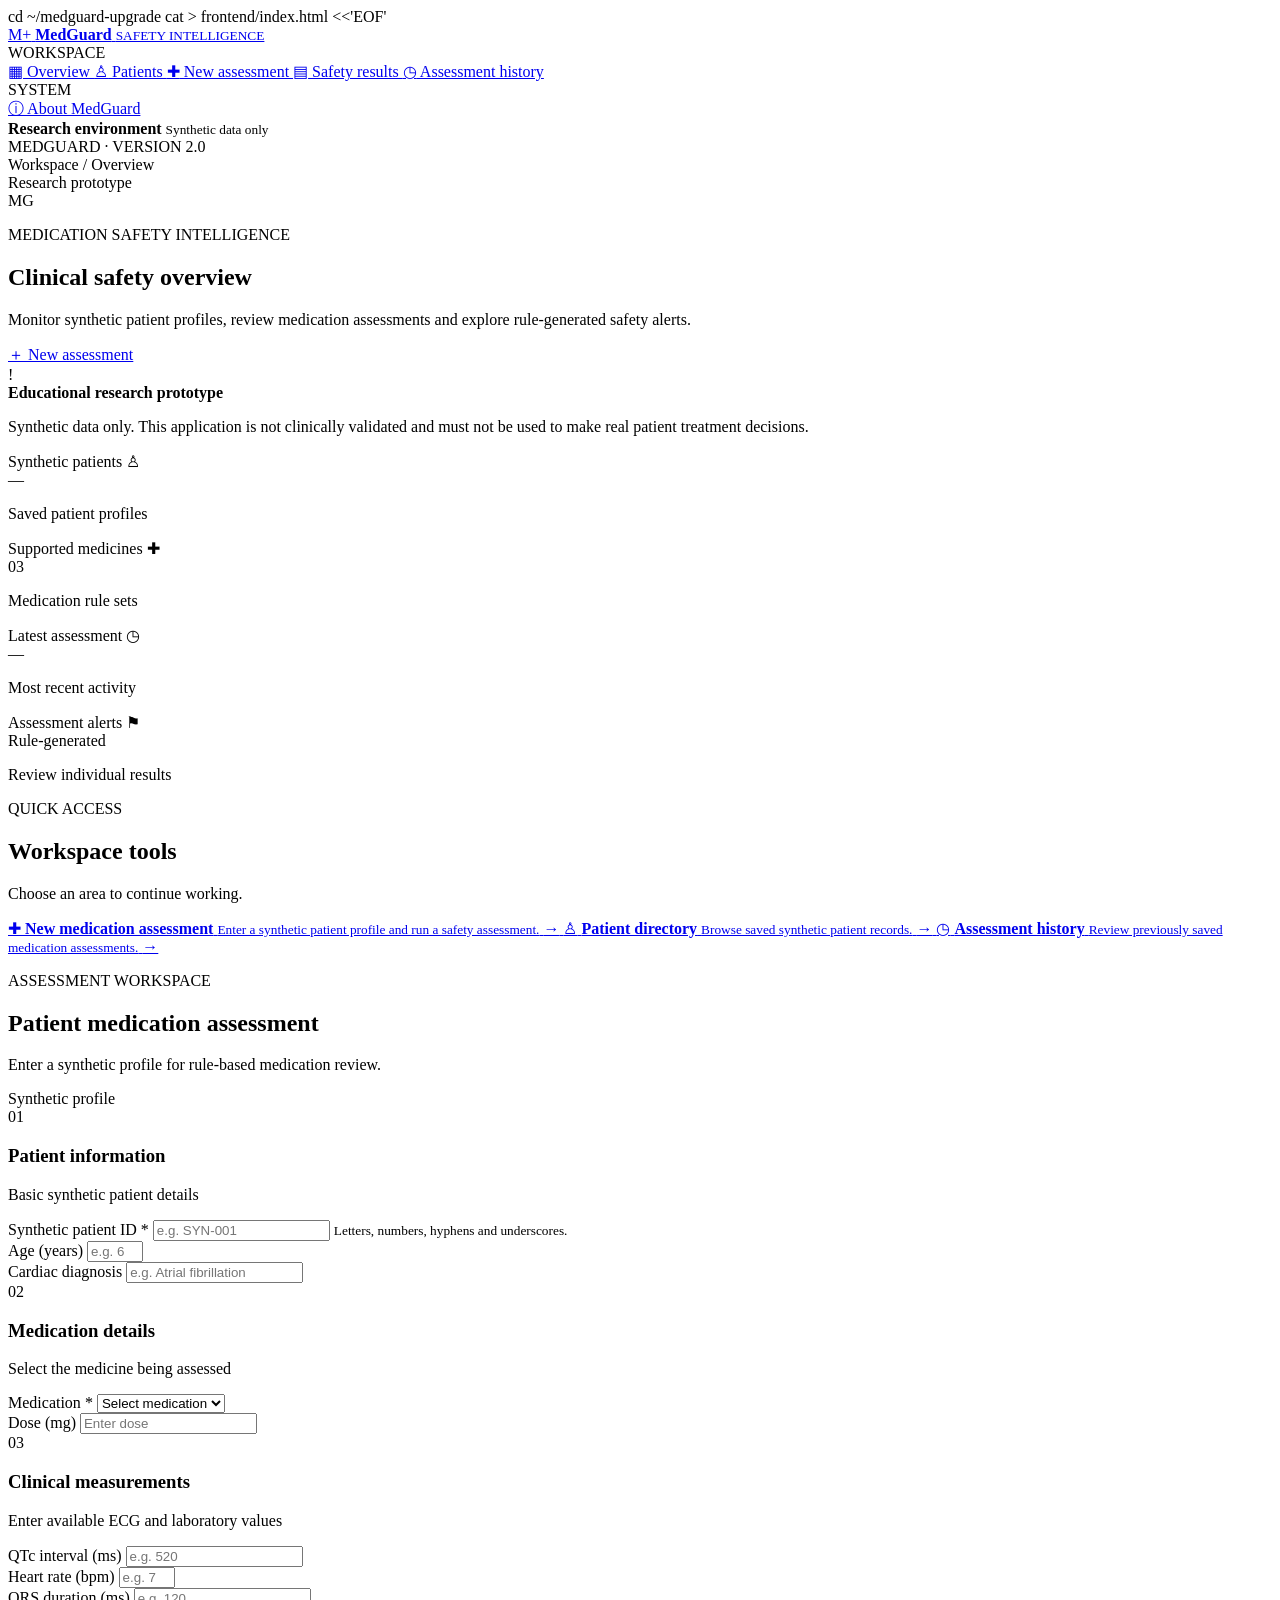
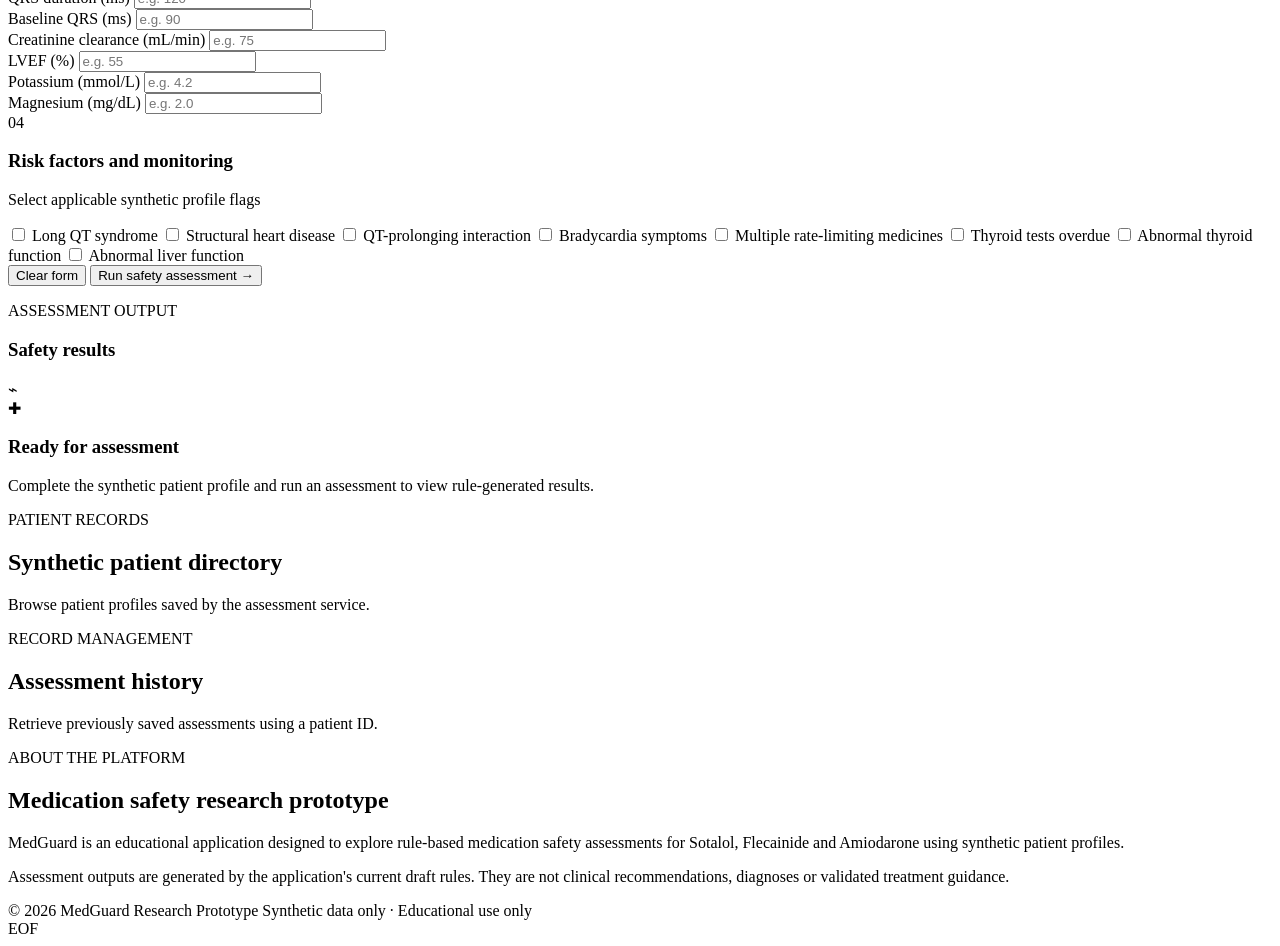
==== commit 5bdb8e71: "Revise index.html for MedGuard application Updated the index.html file to reflect changes in the tit" ====
--- a/frontend/index.html
+++ b/frontend/index.html
@@ -1,618 +1,464 @@
-
+cd ~/medguard-upgrade
+
+cat > frontend/index.html <<'EOF'
 <!DOCTYPE html>
 <html lang="en">
 <head>
     <meta charset="UTF-8">
     <meta name="viewport" content="width=device-width, initial-scale=1.0">
-
-    <meta
-        name="description"
-        content="MedGuard educational antiarrhythmic medication safety prototype using synthetic patient profiles."
-    >
-
-    <title>MedGuard | Medication Safety</title>
-
+    <meta name="description" content="MedGuard medication safety research dashboard using synthetic patient profiles.">
+    <title>MedGuard | Clinical Safety Workspace</title>
     <link rel="stylesheet" href="/css/style.css">
 </head>
 
 <body>
-    <div class="app-shell">
-
-        <aside class="sidebar">
-            <a class="brand" href="#dashboard">
-                <span class="brand-icon" aria-hidden="true">+</span>
-                <span>MedGuard</span>
-            </a>
-
-            <p class="sidebar-label">WORKSPACE</p>
-
-            <nav class="sidebar-nav" aria-label="Main navigation">
-                <a class="nav-link active" href="#dashboard">
-                    <span class="nav-icon">▦</span>
-                    Safety dashboard
+<div class="app-shell">
+
+    <aside class="sidebar">
+        <a href="#dashboard" class="brand">
+            <span class="brand-mark">M+</span>
+            <span>
+                <strong>MedGuard</strong>
+                <small>SAFETY INTELLIGENCE</small>
+            </span>
+        </a>
+
+        <div class="sidebar-section-label">WORKSPACE</div>
+        <nav class="sidebar-nav">
+            <a href="#dashboard" class="nav-link active">
+                <span>▦</span> Overview
+            </a>
+            <a href="#patients" class="nav-link">
+                <span>♙</span> Patients
+            </a>
+            <a href="#assessment" class="nav-link">
+                <span>✚</span> New assessment
+            </a>
+            <a href="#results" class="nav-link">
+                <span>▤</span> Safety results
+            </a>
+            <a href="#history" class="nav-link">
+                <span>◷</span> Assessment history
+            </a>
+        </nav>
+
+        <div class="sidebar-section-label">SYSTEM</div>
+        <nav class="sidebar-nav">
+            <a href="#about" class="nav-link">
+                <span>ⓘ</span> About MedGuard
+            </a>
+        </nav>
+
+        <div class="sidebar-bottom">
+            <div class="system-indicator">
+                <span class="status-dot"></span>
+                <div>
+                    <strong>Research environment</strong>
+                    <small>Synthetic data only</small>
+                </div>
+            </div>
+            <div class="sidebar-version">MEDGUARD · VERSION 2.0</div>
+        </div>
+    </aside>
+
+    <main class="main-area">
+
+        <header class="topbar">
+            <div class="breadcrumb">Workspace <span>/</span> Overview</div>
+            <div class="topbar-right">
+                <span class="environment-label">
+                    <span class="status-dot"></span>
+                    Research prototype
+                </span>
+                <div class="profile-avatar">MG</div>
+            </div>
+        </header>
+
+        <div class="dashboard-content">
+
+            <section class="welcome-section" id="dashboard">
+                <div>
+                    <p class="eyebrow">MEDICATION SAFETY INTELLIGENCE</p>
+                    <h1>Clinical safety overview</h1>
+                    <p class="welcome-description">
+                        Monitor synthetic patient profiles, review medication
+                        assessments and explore rule-generated safety alerts.
+                    </p>
+                </div>
+                <a href="#assessment" class="button button-primary">
+                    <span>＋</span> New assessment
                 </a>
-
-                <a class="nav-link" href="#assessment">
-                    <span class="nav-icon">♡</span>
-                    Patient assessment
+            </section>
+
+            <section class="notice-banner">
+                <span class="notice-symbol">!</span>
+                <div>
+                    <strong>Educational research prototype</strong>
+                    <p>
+                        Synthetic data only. This application is not clinically
+                        validated and must not be used to make real patient
+                        treatment decisions.
+                    </p>
+                </div>
+            </section>
+
+            <section class="stats-grid" aria-label="Dashboard overview">
+                <article class="stat-card">
+                    <div class="stat-top">
+                        <span class="stat-label">Synthetic patients</span>
+                        <span class="stat-icon">♙</span>
+                    </div>
+                    <div class="stat-value" id="total-patients">—</div>
+                    <p class="stat-description">Saved patient profiles</p>
+                </article>
+
+                <article class="stat-card">
+                    <div class="stat-top">
+                        <span class="stat-label">Supported medicines</span>
+                        <span class="stat-icon">✚</span>
+                    </div>
+                    <div class="stat-value">03</div>
+                    <p class="stat-description">Medication rule sets</p>
+                </article>
+
+                <article class="stat-card">
+                    <div class="stat-top">
+                        <span class="stat-label">Latest assessment</span>
+                        <span class="stat-icon">◷</span>
+                    </div>
+                    <div class="stat-value stat-text" id="latest-assessment">—</div>
+                    <p class="stat-description">Most recent activity</p>
+                </article>
+
+                <article class="stat-card">
+                    <div class="stat-top">
+                        <span class="stat-label">Assessment alerts</span>
+                        <span class="stat-icon">⚑</span>
+                    </div>
+                    <div class="stat-value stat-text">Rule-generated</div>
+                    <p class="stat-description">Review individual results</p>
+                </article>
+            </section>
+
+            <section class="section-heading">
+                <div>
+                    <p class="eyebrow">QUICK ACCESS</p>
+                    <h2>Workspace tools</h2>
+                    <p class="section-description">
+                        Choose an area to continue working.
+                    </p>
+                </div>
+            </section>
+
+            <section class="quick-actions">
+                <a href="#assessment" class="action-card">
+                    <span class="action-icon teal-icon">✚</span>
+                    <span>
+                        <strong>New medication assessment</strong>
+                        <small>Enter a synthetic patient profile and run a safety assessment.</small>
+                    </span>
+                    <span class="action-arrow">→</span>
                 </a>
 
-                <a class="nav-link" href="#results">
-                    <span class="nav-icon">▤</span>
-                    Safety results
+                <a href="#patients" class="action-card">
+                    <span class="action-icon blue-icon">♙</span>
+                    <span>
+                        <strong>Patient directory</strong>
+                        <small>Browse saved synthetic patient records.</small>
+                    </span>
+                    <span class="action-arrow">→</span>
                 </a>
-            </nav>
-
-            <p class="sidebar-label system-label">SYSTEM</p>
-
-            <a class="nav-link" href="#about">
-                <span class="nav-icon">⚙</span>
-                About this prototype
-            </a>
-
-            <div class="sidebar-footer">
-                <span class="status-dot"></span>
-                <span>Educational prototype</span>
-                <small>Synthetic data only · Version 1.0</small>
-            </div>
-        </aside>
-
-        <div class="main-area">
-
-            <header class="topbar">
-                <div>
-                    <span class="topbar-title">
-                        Medication safety workspace
+
+                <a href="#history" class="action-card">
+                    <span class="action-icon purple-icon">◷</span>
+                    <span>
+                        <strong>Assessment history</strong>
+                        <small>Review previously saved medication assessments.</small>
                     </span>
-                    <span class="topbar-subtitle">
-                        Research prototype
-                    </span>
-                </div>
-
-                <span class="environment-tag">
-                    <span class="status-dot"></span>
-                    Synthetic data
-                </span>
-            </header>
-
-            <main class="dashboard" id="dashboard">
-
-                <section class="page-heading">
+                    <span class="action-arrow">→</span>
+                </a>
+            </section>
+
+            <section class="content-section" id="assessment">
+                <div class="section-heading">
                     <div>
-                        <p class="eyebrow">
-                            CLINICAL SAFETY · RESEARCH PROTOTYPE
+                        <p class="eyebrow">ASSESSMENT WORKSPACE</p>
+                        <h2>Patient medication assessment</h2>
+                        <p class="section-description">
+                            Enter a synthetic profile for rule-based medication review.
                         </p>
-
-                        <h1>Medication Safety Dashboard</h1>
-
-                        <p class="page-description">
-                            Assess synthetic patient profiles against
-                            the prototype's medication rules.
-                        </p>
-                    </div>
-
-                    <div class="heading-mark" aria-hidden="true">✚</div>
-                </section>
-
-                <section
-                    class="notice-banner"
-                    aria-label="Educational disclaimer"
-                >
-                    <span class="notice-icon" aria-hidden="true">i</span>
-
-                    <div>
-                        <strong>Educational use only</strong>
-                        <p>
-                            Use synthetic data only. This prototype is not
-                            clinically validated and must not guide real
-                            patient treatment.
-                        </p>
-                    </div>
-                </section>
-
-                <div class="dashboard-grid">
-
-                    <section class="card" id="assessment">
-
-                        <div class="card-heading">
-                            <div>
-                                <p class="section-kicker">01 / INPUT</p>
-                                <h2>Patient assessment</h2>
-                                <p class="muted">
-                                    Enter a synthetic profile for rule-based review.
-                                </p>
-                            </div>
-
-                            <span class="card-icon" aria-hidden="true">＋</span>
-                        </div>
-
+                    </div>
+                    <span class="section-badge">Synthetic profile</span>
+                </div>
+
+                <div class="workspace-grid">
+                    <section class="panel assessment-panel">
                         <form id="assessment-form">
 
                             <div class="form-section">
-                                <h3>SYNTHETIC PATIENT DETAILS</h3>
-
-                                <div class="field">
-                                    <label for="patient-id">
-                                        Synthetic Patient ID
-                                        <span class="required">*</span>
-                                    </label>
-
-                                    <input
-                                        id="patient-id"
-                                        name="patient_id"
-                                        type="text"
-                                        maxlength="50"
-                                        pattern="[A-Za-z0-9_-]+"
-                                        placeholder="e.g. SYN-001"
-                                        value="SYN-001"
-                                        required
-                                    >
-
-                                    <small>
-                                        Enter a unique ID for each synthetic patient.
-                                        Use letters, numbers, hyphens or underscores.
-                                    </small>
+                                <div class="form-section-heading">
+                                    <span class="step-number">01</span>
+                                    <div>
+                                        <h3>Patient information</h3>
+                                        <p>Basic synthetic patient details</p>
+                                    </div>
+                                </div>
+
+                                <div class="form-grid">
+                                    <div class="field">
+                                        <label for="patient-id">Synthetic patient ID <span class="required">*</span></label>
+                                        <input id="patient-id" name="patient_id" type="text"
+                                            maxlength="50" pattern="[A-Za-z0-9_-]+"
+                                            placeholder="e.g. SYN-001" required>
+                                        <small>Letters, numbers, hyphens and underscores.</small>
+                                    </div>
+
+                                    <div class="field">
+                                        <label for="age">Age (years)</label>
+                                        <input id="age" name="age" type="number"
+                                            min="0" max="120" step="1" placeholder="e.g. 65">
+                                    </div>
+
+                                    <div class="field full-width">
+                                        <label for="diagnosis">Cardiac diagnosis</label>
+                                        <input id="diagnosis" name="cardiac_diagnosis"
+                                            type="text" maxlength="200"
+                                            placeholder="e.g. Atrial fibrillation">
+                                    </div>
                                 </div>
                             </div>
 
                             <div class="form-section">
-                                <h3>MEDICATION DETAILS</h3>
-
-                                <div class="field">
-                                    <label for="medicine">
-                                        Medication <span class="required">*</span>
-                                    </label>
-
-                                    <select
-                                        id="medicine"
-                                        name="medicine"
-                                        required
-                                    >
-                                        <option value="">Select medication</option>
-                                        <option value="sotalol">Sotalol</option>
-                                        <option value="flecainide">Flecainide</option>
-                                        <option value="amiodarone">Amiodarone</option>
-                                    </select>
-
-                                    <small>
-                                        Select one of the three supported medicines.
-                                    </small>
-                                </div>
-
-                                <div class="form-row">
-                                    <div class="field">
-                                        <label for="age">Age (years)</label>
-                                        <input
-                                            id="age"
-                                            name="age"
-                                            type="number"
-                                            min="0"
-                                            max="120"
-                                            step="1"
-                                            placeholder="e.g. 65"
-                                        >
+                                <div class="form-section-heading">
+                                    <span class="step-number">02</span>
+                                    <div>
+                                        <h3>Medication details</h3>
+                                        <p>Select the medicine being assessed</p>
+                                    </div>
+                                </div>
+
+                                <div class="form-grid">
+                                    <div class="field">
+                                        <label for="medicine">Medication <span class="required">*</span></label>
+                                        <select id="medicine" name="medicine" required>
+                                            <option value="">Select medication</option>
+                                            <option value="sotalol">Sotalol</option>
+                                            <option value="flecainide">Flecainide</option>
+                                            <option value="amiodarone">Amiodarone</option>
+                                        </select>
                                     </div>
 
                                     <div class="field">
                                         <label for="dose">Dose (mg)</label>
-                                        <input
-                                            id="dose"
-                                            name="dose_mg"
-                                            type="number"
-                                            min="0"
-                                            max="5000"
-                                            step="any"
-                                            placeholder="Enter prescribed dose"
-                                        >
-                                    </div>
-                                </div>
-
-                                <div class="field">
-                                    <label for="diagnosis">
-                                        Cardiac diagnosis
-                                    </label>
-                                    <input
-                                        id="diagnosis"
-                                        name="cardiac_diagnosis"
-                                        type="text"
-                                        maxlength="200"
-                                        placeholder="e.g. Atrial fibrillation"
-                                    >
+                                        <input id="dose" name="dose_mg" type="number"
+                                            min="0" max="5000" step="any"
+                                            placeholder="Enter dose">
+                                    </div>
                                 </div>
                             </div>
 
                             <div class="form-section">
-                                <h3>PATIENT MEASUREMENTS</h3>
-
-                                <div class="form-row">
+                                <div class="form-section-heading">
+                                    <span class="step-number">03</span>
+                                    <div>
+                                        <h3>Clinical measurements</h3>
+                                        <p>Enter available ECG and laboratory values</p>
+                                    </div>
+                                </div>
+
+                                <div class="form-grid">
                                     <div class="field">
                                         <label for="qtc">QTc interval (ms)</label>
-                                        <input
-                                            id="qtc"
-                                            name="qtc_ms"
-                                            type="number"
-                                            min="0"
-                                            max="1000"
-                                            step="any"
-                                            placeholder="e.g. 520"
-                                        >
-                                    </div>
-
-                                    <div class="field">
-                                        <label for="heart-rate">
-                                            Heart rate (bpm)
-                                        </label>
-                                        <input
-                                            id="heart-rate"
-                                            name="heart_rate"
-                                            type="number"
-                                            min="0"
-                                            max="300"
-                                            step="1"
-                                            placeholder="e.g. 72"
-                                        >
-                                    </div>
-                                </div>
-
-                                <div class="form-row">
-                                    <div class="field">
-                                        <label for="qrs">
-                                            QRS duration (ms)
-                                        </label>
-                                        <input
-                                            id="qrs"
-                                            name="qrs_ms"
-                                            type="number"
-                                            min="0"
-                                            max="500"
-                                            step="any"
-                                            placeholder="e.g. 130"
-                                        >
-                                    </div>
-
-                                    <div class="field">
-                                        <label for="baseline-qrs">
-                                            Baseline QRS (ms)
-                                        </label>
-                                        <input
-                                            id="baseline-qrs"
-                                            name="baseline_qrs_ms"
-                                            type="number"
-                                            min="0"
-                                            max="500"
-                                            step="any"
-                                            placeholder="e.g. 100"
-                                        >
-                                    </div>
-                                </div>
-
-                                <div class="form-row">
-                                    <div class="field">
-                                        <label for="crcl">
-                                            Creatinine clearance
-                                        </label>
-
-                                        <div class="input-with-unit">
-                                            <input
-                                                id="crcl"
-                                                name="crcl"
-                                                type="number"
-                                                min="0"
-                                                max="300"
-                                                step="any"
-                                                placeholder="e.g. 85"
-                                            >
-                                            <span>mL/min</span>
-                                        </div>
+                                        <input id="qtc" name="qtc_ms" type="number"
+                                            min="0" max="1000" step="any" placeholder="e.g. 520">
+                                    </div>
+
+                                    <div class="field">
+                                        <label for="heart-rate">Heart rate (bpm)</label>
+                                        <input id="heart-rate" name="heart_rate"
+                                            type="number" min="0" max="300"
+                                            step="1" placeholder="e.g. 72">
+                                    </div>
+
+                                    <div class="field">
+                                        <label for="qrs">QRS duration (ms)</label>
+                                        <input id="qrs" name="qrs_ms" type="number"
+                                            min="0" max="500" step="any" placeholder="e.g. 120">
+                                    </div>
+
+                                    <div class="field">
+                                        <label for="baseline-qrs">Baseline QRS (ms)</label>
+                                        <input id="baseline-qrs" name="baseline_qrs_ms"
+                                            type="number" min="0" max="500"
+                                            step="any" placeholder="e.g. 90">
+                                    </div>
+
+                                    <div class="field">
+                                        <label for="crcl">Creatinine clearance (mL/min)</label>
+                                        <input id="crcl" name="crcl" type="number"
+                                            min="0" max="300" step="any" placeholder="e.g. 75">
                                     </div>
 
                                     <div class="field">
                                         <label for="lvef">LVEF (%)</label>
-
-                                        <div class="input-with-unit">
-                                            <input
-                                                id="lvef"
-                                                name="lvef_percent"
-                                                type="number"
-                                                min="0"
-                                                max="100"
-                                                step="any"
-                                                placeholder="e.g. 55"
-                                            >
-                                            <span>percent</span>
-                                        </div>
-                                    </div>
-                                </div>
-
-                                <div class="form-row">
-                                    <div class="field">
-                                        <label for="potassium">Potassium</label>
-
-                                        <div class="input-with-unit">
-                                            <input
-                                                id="potassium"
-                                                name="potassium"
-                                                type="number"
-                                                min="0"
-                                                max="15"
-                                                step="any"
-                                                placeholder="Enter value"
-                                            >
-                                            <span>mmol/L</span>
-                                        </div>
-                                    </div>
-
-                                    <div class="field">
-                                        <label for="magnesium">Magnesium</label>
-
-                                        <div class="input-with-unit">
-                                            <input
-                                                id="magnesium"
-                                                name="magnesium"
-                                                type="number"
-                                                min="0"
-                                                max="10"
-                                                step="any"
-                                                placeholder="Enter value"
-                                            >
-                                            <span>mmol/L</span>
-                                        </div>
+                                        <input id="lvef" name="lvef_percent" type="number"
+                                            min="0" max="100" step="any" placeholder="e.g. 55">
+                                    </div>
+
+                                    <div class="field">
+                                        <label for="potassium">Potassium (mmol/L)</label>
+                                        <input id="potassium" name="potassium" type="number"
+                                            min="0" max="15" step="any" placeholder="e.g. 4.2">
+                                    </div>
+
+                                    <div class="field">
+                                        <label for="magnesium">Magnesium (mg/dL)</label>
+                                        <input id="magnesium" name="magnesium" type="number"
+                                            min="0" max="10" step="any" placeholder="e.g. 2.0">
                                     </div>
                                 </div>
                             </div>
 
                             <div class="form-section">
-                                <h3>ADDITIONAL SYNTHETIC HISTORY</h3>
-
-                                <div class="form-row">
-                                    <div class="field">
-                                        <label for="thyroid-overdue">
-                                            Thyroid monitoring overdue?
-                                        </label>
-
-                                        <select
-                                            id="thyroid-overdue"
-                                            name="thyroid_tests_overdue"
-                                        >
-                                            <option value="false">
-                                                No / not recorded as overdue
-                                            </option>
-                                            <option value="true">
-                                                Yes — overdue
-                                            </option>
-                                        </select>
-                                    </div>
-
-                                    <div class="field">
-                                        <label for="liver-abnormal">
-                                            Abnormal liver function?
-                                        </label>
-
-                                        <select
-                                            id="liver-abnormal"
-                                            name="liver_function_abnormal"
-                                        >
-                                            <option value="false">
-                                                No / not recorded as abnormal
-                                            </option>
-                                            <option value="true">
-                                                Yes — abnormal
-                                            </option>
-                                        </select>
-                                    </div>
-                                </div>
-
-                                <div class="form-row">
-                                    <div class="field">
-                                        <label for="thyroid-abnormal">
-                                            Abnormal thyroid function?
-                                        </label>
-
-                                        <select
-                                            id="thyroid-abnormal"
-                                            name="thyroid_function_abnormal"
-                                        >
-                                            <option value="false">
-                                                No / not recorded as abnormal
-                                            </option>
-                                            <option value="true">Yes — abnormal</option>
-                                        </select>
-                                    </div>
-
-                                    <div class="field">
-                                        <label for="rate-limiting">
-                                            Multiple rate-limiting medicines?
-                                        </label>
-
-                                        <select
-                                            id="rate-limiting"
-                                            name="multiple_rate_limiting_medicines"
-                                        >
-                                            <option value="false">
-                                                No / not recorded
-                                            </option>
-                                            <option value="true">Yes</option>
-                                        </select>
-                                    </div>
-                                </div>
-
-                                <div class="form-row">
-                                    <div class="field">
-                                        <label for="structural-disease">
-                                            Structural heart disease?
-                                        </label>
-
-                                        <select
-                                            id="structural-disease"
-                                            name="structural_heart_disease"
-                                        >
-                                            <option value="false">
-                                                No / not recorded
-                                            </option>
-                                            <option value="true">Yes</option>
-                                        </select>
-                                    </div>
-
-                                    <div class="field">
-                                        <label for="long-qt">
-                                            Long-QT syndrome?
-                                        </label>
-
-                                        <select
-                                            id="long-qt"
-                                            name="long_qt_syndrome"
-                                        >
-                                            <option value="false">
-                                                No / not recorded
-                                            </option>
-                                            <option value="true">Yes</option>
-                                        </select>
-                                    </div>
-                                </div>
-
-                                <div class="form-row">
-                                    <div class="field">
-                                        <label for="qt-interaction">
-                                            QT-prolonging interaction?
-                                        </label>
-
-                                        <select
-                                            id="qt-interaction"
-                                            name="qt_prolonging_interaction"
-                                        >
-                                            <option value="false">
-                                                No / not recorded
-                                            </option>
-                                            <option value="true">Yes</option>
-                                        </select>
-                                    </div>
-
-                                    <div class="field">
-                                        <label for="bradycardia">
-                                            Bradycardia symptoms?
-                                        </label>
-
-                                        <select
-                                            id="bradycardia"
-                                            name="bradycardia_symptoms"
-                                        >
-                                            <option value="false">
-                                                No / not recorded
-                                            </option>
-                                            <option value="true">Yes</option>
-                                        </select>
-                                    </div>
+                                <div class="form-section-heading">
+                                    <span class="step-number">04</span>
+                                    <div>
+                                        <h3>Risk factors and monitoring</h3>
+                                        <p>Select applicable synthetic profile flags</p>
+                                    </div>
+                                </div>
+
+                                <div class="checkbox-grid">
+                                    <label class="check-card">
+                                        <input type="checkbox" name="long_qt_syndrome" value="true">
+                                        <span>Long QT syndrome</span>
+                                    </label>
+
+                                    <label class="check-card">
+                                        <input type="checkbox" name="structural_heart_disease" value="true">
+                                        <span>Structural heart disease</span>
+                                    </label>
+
+                                    <label class="check-card">
+                                        <input type="checkbox" name="qt_prolonging_interaction" value="true">
+                                        <span>QT-prolonging interaction</span>
+                                    </label>
+
+                                    <label class="check-card">
+                                        <input type="checkbox" name="bradycardia_symptoms" value="true">
+                                        <span>Bradycardia symptoms</span>
+                                    </label>
+
+                                    <label class="check-card">
+                                        <input type="checkbox" name="multiple_rate_limiting_medicines" value="true">
+                                        <span>Multiple rate-limiting medicines</span>
+                                    </label>
+
+                                    <label class="check-card">
+                                        <input type="checkbox" name="thyroid_tests_overdue" value="true">
+                                        <span>Thyroid tests overdue</span>
+                                    </label>
+
+                                    <label class="check-card">
+                                        <input type="checkbox" name="thyroid_function_abnormal" value="true">
+                                        <span>Abnormal thyroid function</span>
+                                    </label>
+
+                                    <label class="check-card">
+                                        <input type="checkbox" name="liver_function_abnormal" value="true">
+                                        <span>Abnormal liver function</span>
+                                    </label>
                                 </div>
                             </div>
 
                             <div class="form-actions">
-                                <button
-                                    class="button button-secondary"
-                                    type="reset"
-                                >
-                                    Reset form
+                                <button type="reset" class="button button-secondary">Clear form</button>
+                                <button type="submit" class="button button-primary">
+                                    Run safety assessment <span>→</span>
                                 </button>
-
-                                <button
-                                    class="button button-primary"
-                                    type="submit"
-                                >
-                                    Run safety assessment →
-                                </button>
-                            </div>
-
+                            </div>
                         </form>
                     </section>
 
-                    <aside class="results-column">
-
-                        <section class="card results-card" id="results">
-
-                            <div class="card-heading">
+                    <aside class="results-column" id="results">
+                        <section class="panel result-panel">
+                            <div class="panel-heading">
                                 <div>
-                                    <p class="section-kicker">02 / OUTPUT</p>
-                                    <h2>Assessment results</h2>
-                                </div>
-
-                                <span
-                                    class="results-symbol"
-                                    aria-hidden="true"
-                                >
-                                    ⌕
-                                </span>
-                            </div>
-
-                            <div
-                                id="assessment-result"
-                                class="result-content"
-                                role="status"
-                                aria-live="polite"
-                            >
+                                    <p class="eyebrow">ASSESSMENT OUTPUT</p>
+                                    <h3>Safety results</h3>
+                                </div>
+                                <span class="result-icon">⌁</span>
+                            </div>
+
+                            <div id="assessment-result" aria-live="polite">
                                 <div class="empty-state">
-                                    <div
-                                        class="empty-icon"
-                                        aria-hidden="true"
-                                    >
-                                        ⌕
-                                    </div>
-
+                                    <div class="empty-icon">✚</div>
                                     <h3>Ready for assessment</h3>
-
                                     <p>
-                                        Enter synthetic measurements and run
-                                        the assessment to display rule-based
-                                        alerts here.
+                                        Complete the synthetic patient profile
+                                        and run an assessment to view rule-generated results.
                                     </p>
                                 </div>
                             </div>
-
-                            <p class="results-footnote">
-                                Results reflect only the rules currently
-                                implemented. Missing information may prevent
-                                rules from triggering. No alert does not mean
-                                a medicine is safe.
-                            </p>
                         </section>
-
-                        <section class="card about-card" id="about">
-                            <p class="section-kicker">ABOUT MEDGUARD</p>
-
-                            <h2>Designed for safer monitoring</h2>
-
-                            <p>
-                                A student research prototype demonstrating
-                                a rule-based medication safety workflow
-                                using synthetic clinical profiles.
-                            </p>
-
-                            <div class="technology-tags">
-                                <span>FastAPI</span>
-                                <span>Python</span>
-                                <span>Docker</span>
-                                <span>GitHub Actions</span>
-                                <span>Synthetic data</span>
-                            </div>
-                        </section>
-
                     </aside>
                 </div>
-
-                <footer class="page-footer">
-                    <span>
-                        MedGuard · Educational research prototype
-                    </span>
-
-                    <span>
-                        Not clinically validated · Synthetic data only
-                    </span>
-                </footer>
-
-            </main>
+            </section>
+
+            <section class="content-section" id="patients">
+                <div class="section-heading">
+                    <div>
+                        <p class="eyebrow">PATIENT RECORDS</p>
+                        <h2>Synthetic patient directory</h2>
+                        <p class="section-description">
+                            Browse patient profiles saved by the assessment service.
+                        </p>
+                    </div>
+                </div>
+                <div class="directory-container"></div>
+            </section>
+
+            <section class="content-section" id="history">
+                <div class="section-heading">
+                    <div>
+                        <p class="eyebrow">RECORD MANAGEMENT</p>
+                        <h2>Assessment history</h2>
+                        <p class="section-description">
+                            Retrieve previously saved assessments using a patient ID.
+                        </p>
+                    </div>
+                </div>
+                <div class="history-container"></div>
+            </section>
+
+            <section class="content-section about-section" id="about">
+                <p class="eyebrow">ABOUT THE PLATFORM</p>
+                <h2>Medication safety research prototype</h2>
+                <p>
+                    MedGuard is an educational application designed to explore
+                    rule-based medication safety assessments for Sotalol,
+                    Flecainide and Amiodarone using synthetic patient profiles.
+                </p>
+                <p>
+                    Assessment outputs are generated by the application's
+                    current draft rules. They are not clinical recommendations,
+                    diagnoses or validated treatment guidance.
+                </p>
+            </section>
+
+            <footer class="footer">
+                <span>© 2026 MedGuard Research Prototype</span>
+                <span>Synthetic data only · Educational use only</span>
+            </footer>
+
         </div>
-    </div>
-
-    <script src="/js/validation.js"></script>
-    <script src="/js/api.js"></script>
-    <script src="/js/app.js"></script>
+    </main>
+</div>
+
+<script src="/js/validation.js"></script>
+<script src="/js/api.js"></script>
+<script src="/js/app.js"></script>
+<script src="/js/patients.js"></script>
 </body>
 </html>
+EOF
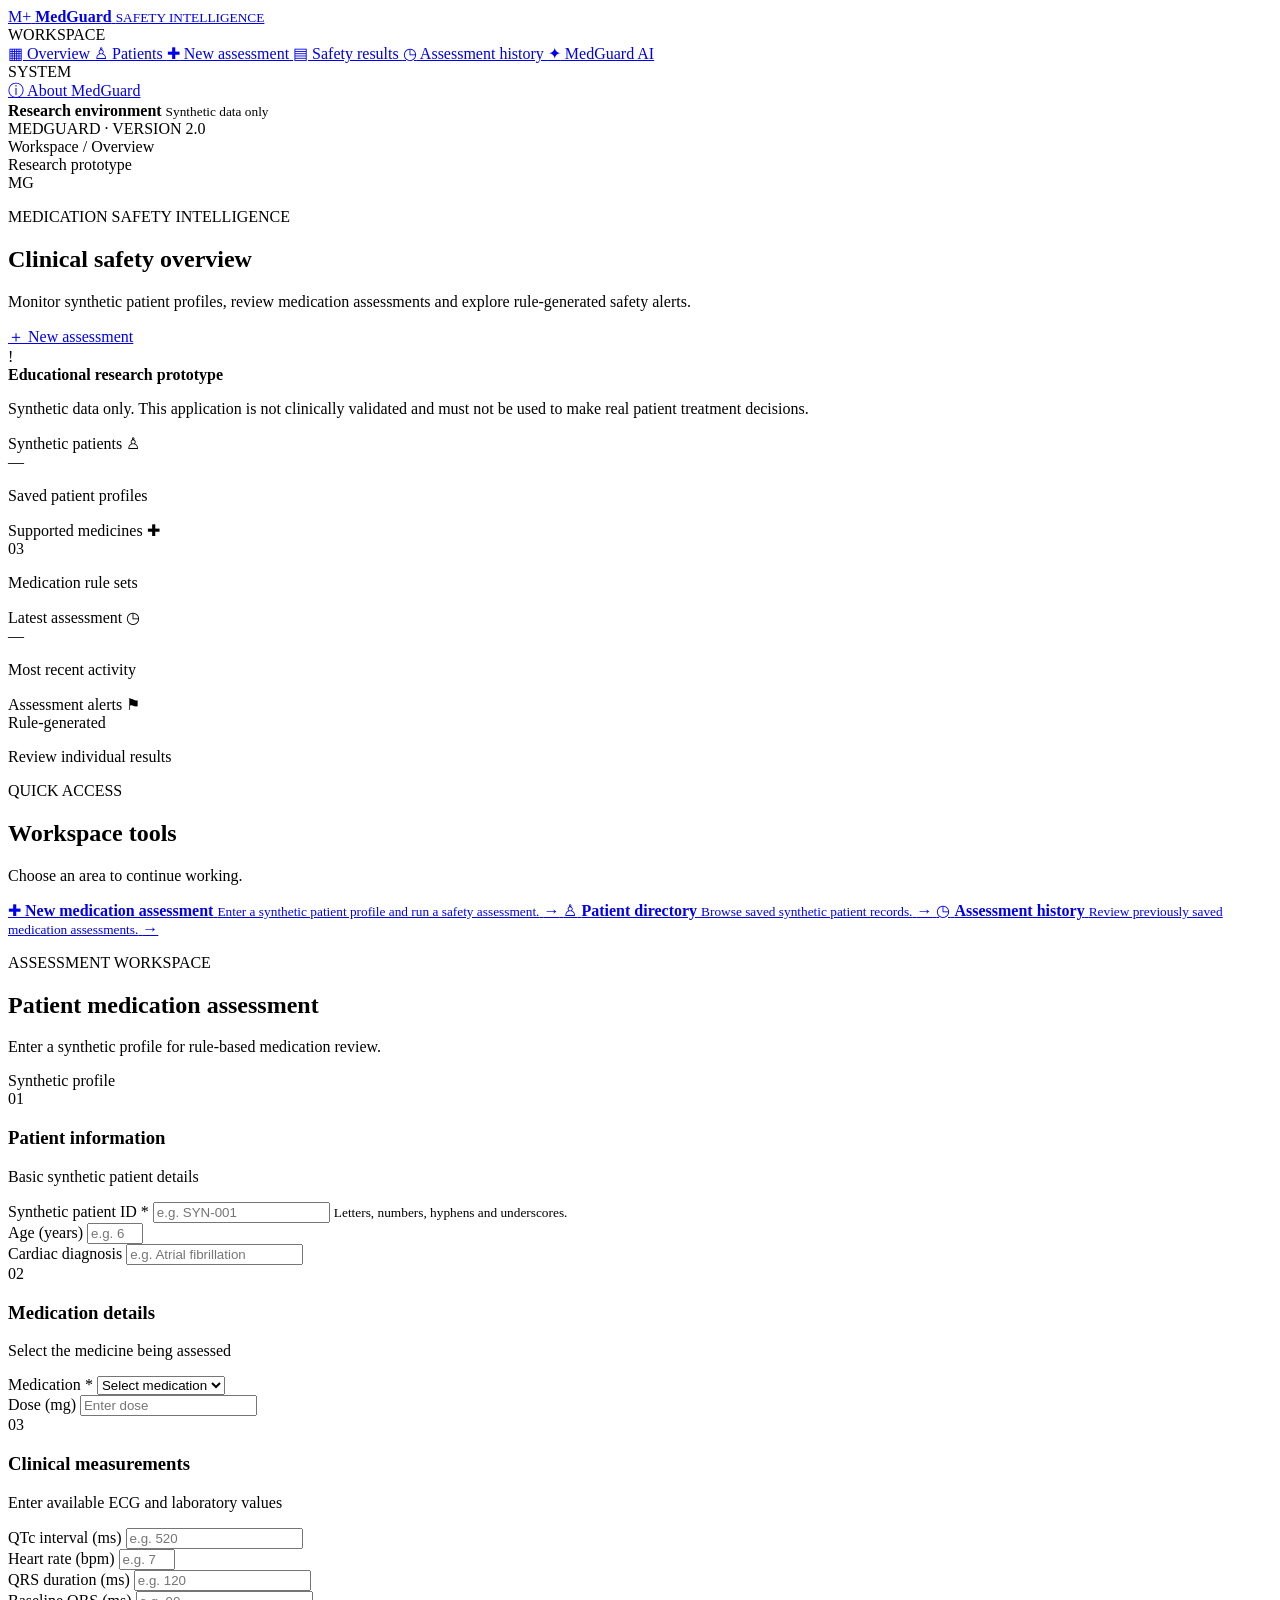
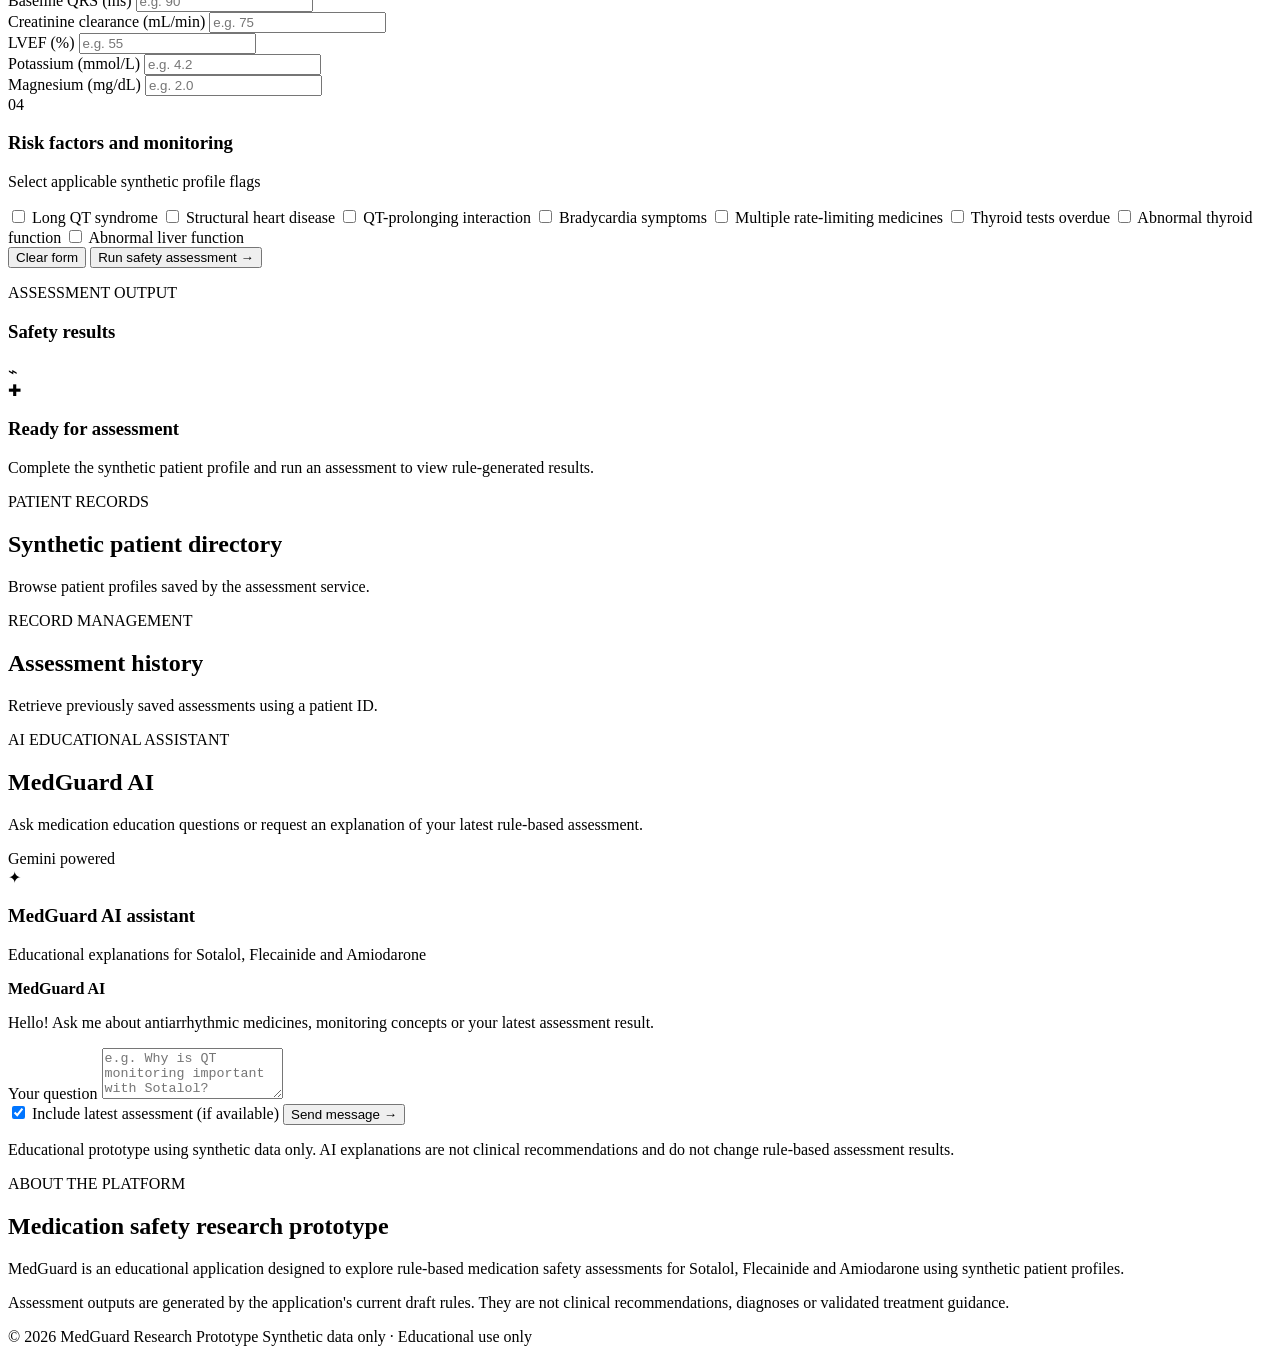
==== commit 2e14f1eb: "Add MedGuard AI chat interface" ====
--- a/frontend/index.html
+++ b/frontend/index.html
@@ -1,6 +1,3 @@
-cd ~/medguard-upgrade
-
-cat > frontend/index.html <<'EOF'
 <!DOCTYPE html>
 <html lang="en">
 <head>
@@ -39,6 +36,9 @@
             </a>
             <a href="#history" class="nav-link">
                 <span>◷</span> Assessment history
+            </a>
+            <a href="#medguard-ai" class="nav-link">
+                <span>✦</span> MedGuard AI
             </a>
         </nav>
 
@@ -429,6 +429,50 @@
                     </div>
                 </div>
                 <div class="history-container"></div>
+            </section>
+
+            <section class="content-section" id="medguard-ai">
+                <div class="section-heading">
+                    <div>
+                        <p class="eyebrow">AI EDUCATIONAL ASSISTANT</p>
+                        <h2>MedGuard AI</h2>
+                        <p class="section-description">
+                            Ask medication education questions or request an explanation of your latest rule-based assessment.
+                        </p>
+                    </div>
+                    <span class="section-badge">Gemini powered</span>
+                </div>
+
+                <section class="panel ai-chat-panel" aria-label="MedGuard AI chat">
+                    <div class="ai-chat-header">
+                        <div class="ai-avatar">✦</div>
+                        <div>
+                            <h3>MedGuard AI assistant</h3>
+                            <p>Educational explanations for Sotalol, Flecainide and Amiodarone</p>
+                        </div>
+                    </div>
+                    <div id="ai-chat-messages" class="ai-chat-messages" role="log" aria-live="polite">
+                        <div class="ai-message assistant">
+                            <strong>MedGuard AI</strong>
+                            <p>Hello! Ask me about antiarrhythmic medicines, monitoring concepts or your latest assessment result.</p>
+                        </div>
+                    </div>
+                    <form id="ai-chat-form" class="ai-chat-form">
+                        <label for="ai-chat-input">Your question</label>
+                        <textarea id="ai-chat-input" rows="3" maxlength="2000"
+                            placeholder="e.g. Why is QT monitoring important with Sotalol?" required></textarea>
+                        <div class="ai-chat-actions">
+                            <label class="ai-context-option">
+                                <input id="ai-include-assessment" type="checkbox" checked>
+                                Include latest assessment (if available)
+                            </label>
+                            <button id="ai-send-button" type="submit" class="button button-primary">Send message <span>→</span></button>
+                        </div>
+                    </form>
+                    <p class="ai-chat-disclaimer">
+                        Educational prototype using synthetic data only. AI explanations are not clinical recommendations and do not change rule-based assessment results.
+                    </p>
+                </section>
             </section>
 
             <section class="content-section about-section" id="about">
@@ -459,6 +503,6 @@
 <script src="/js/api.js"></script>
 <script src="/js/app.js"></script>
 <script src="/js/patients.js"></script>
+<script src="/js/ai-chat.js"></script>
 </body>
 </html>
-EOF
